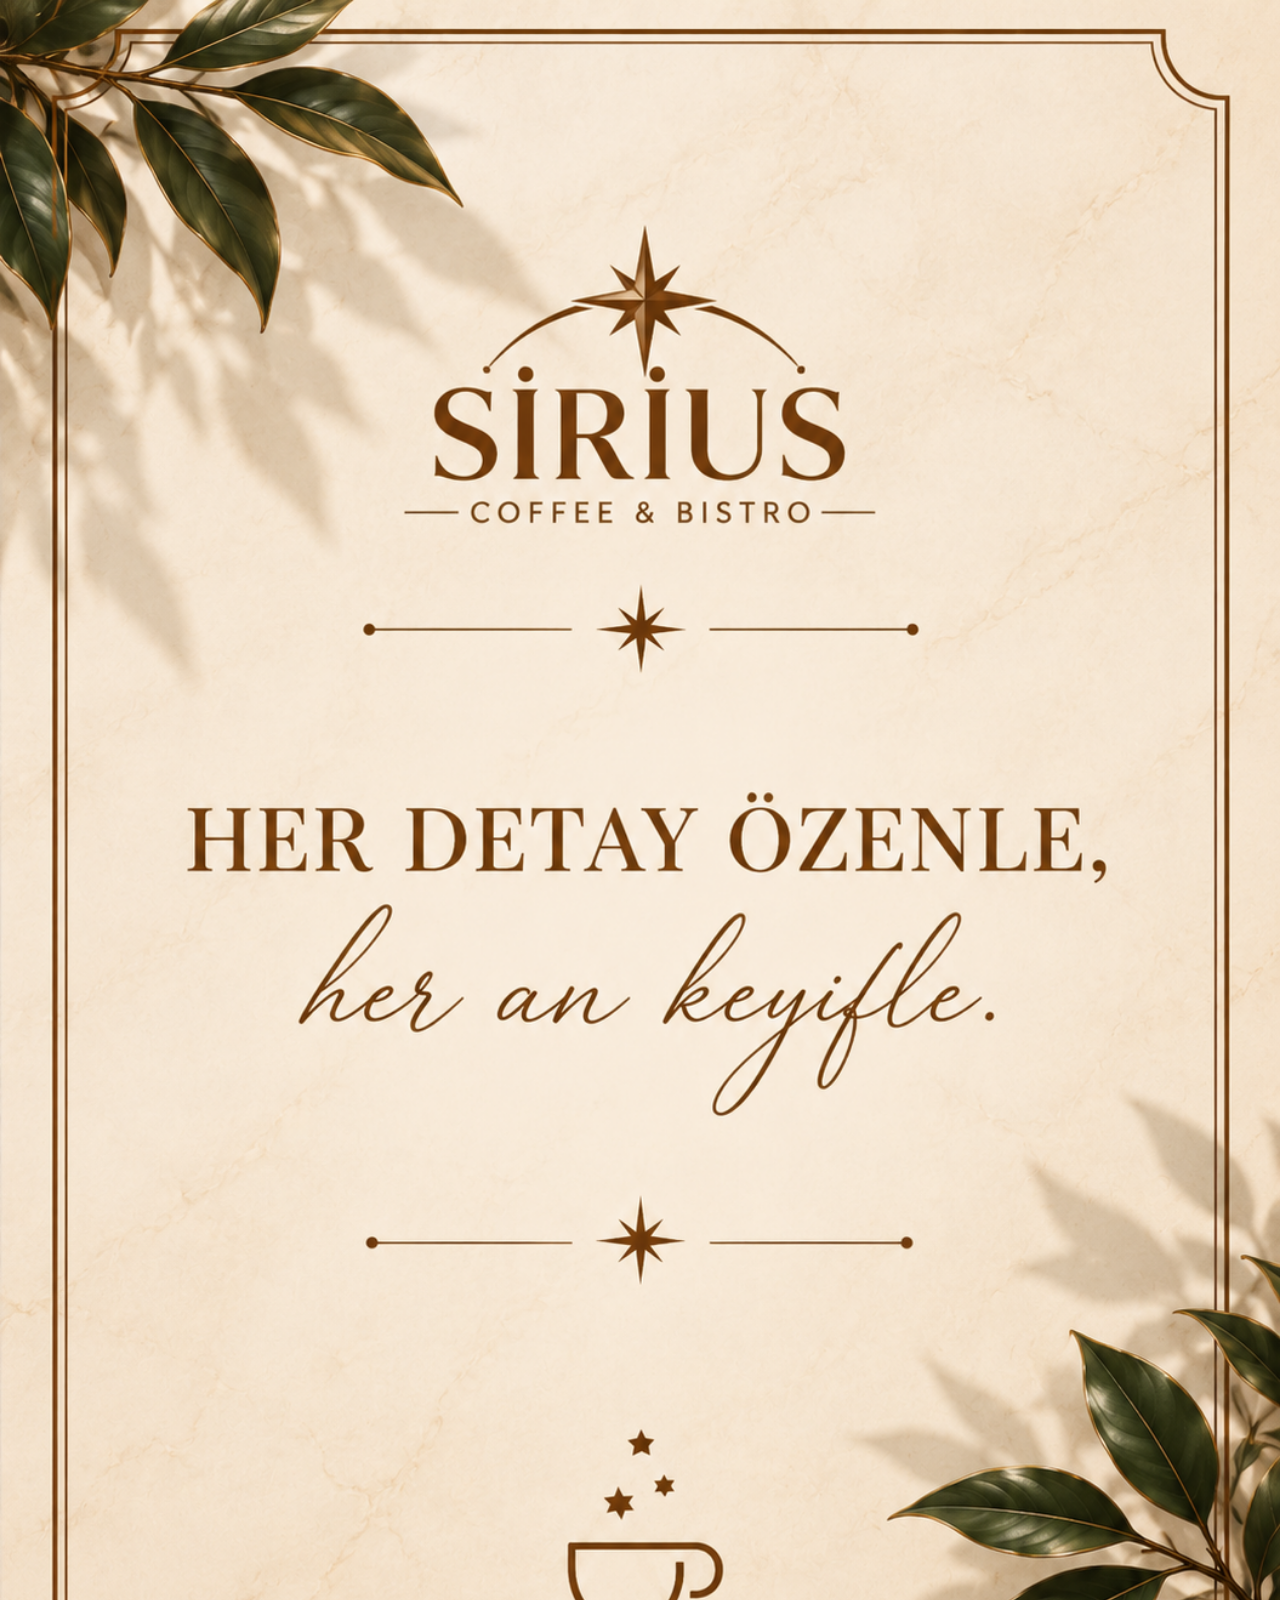
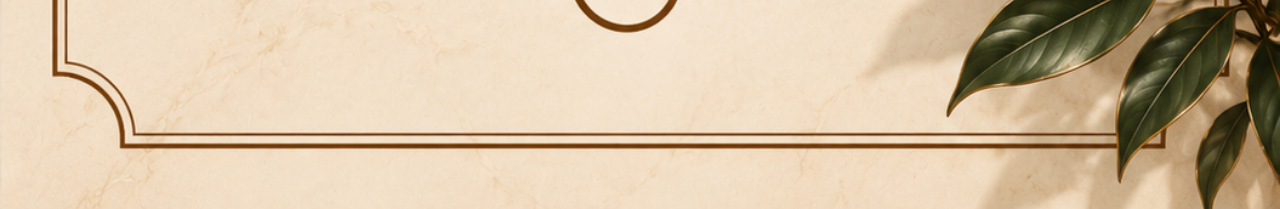
==== index.html @ 30ff90b6 "geri kaydırma" ====
<!DOCTYPE html>
<html lang="tr">
<head>
    <meta charset="UTF-8">
    <meta name="viewport" content="width=device-width, initial-scale=1.0">
    <title>Sirius Cafe & Bistro</title>
    <link rel="stylesheet" href="style.css">
</head>
<body>
<div class="menu-container">

    <div class="menu-page active" id="sayfa-kapak" onclick="sayfaDegistir('sayfa-ana-menu')">
        <img src="images/1(3).png" class="menu-bg" fetchpriority="high" alt="Sirius Cafe Menü">
    </div>

    <div class="menu-page" id="sayfa-ana-menu">
        <img src="images/AÇILIŞ(3).png" class="menu-bg" loading="lazy" alt="Ana Menü">
        <button class="btn-kategori" style="top:22%;height:10%;" onclick="sayfaDegistir('sayfa-yemek-secenekleri')"></button>
        <button class="btn-kategori" style="top:34%;height:10%;" onclick="sayfaDegistir('sayfa-mesrubat')"></button>
        <button class="btn-kategori" style="top:46%;height:10%;" onclick="sayfaDegistir('sayfa-tatli')"></button>
        <button class="btn-kategori" style="top:57%;height:10%;" onclick="sayfaDegistir('sayfa-icecek-secenek')"></button>
        <button class="btn-kategori" style="top:68.5%;height:10%;" onclick="sayfaDegistir('sayfa-mokteyl')"></button>
        <button class="btn-kategori" style="top:79.5%;height:10%;" onclick="sayfaDegistir('sayfa-kampanyali-menuler')"></button>
    </div>

    <div class="menu-page" id="sayfa-yemek-secenekleri">
        <button class="btn-geri" onclick="sayfaDegistir('sayfa-ana-menu')"></button>
        <img src="images/YEMEK SEÇENEKLERİ(3).png" class="menu-bg" loading="lazy" alt="Yemek Seçenekleri">
        <button class="btn-kategori" style="top:28%;height:13.5%;" onclick="sayfaDegistir('sayfa-burger')"></button>
        <button class="btn-kategori" style="top:42.5%;height:13.5%;" onclick="sayfaDegistir('sayfa-pizza')"></button>
        <button class="btn-kategori" style="top:57%;height:13.5%;" onclick="sayfaDegistir('sayfa-aperatif')"></button>
        <button class="btn-kategori" style="top:71.5%;height:13.5%;" onclick="sayfaDegistir('sayfa-makarna')"></button>
    </div>

    <div class="menu-page" id="sayfa-burger">
        <button class="btn-geri" onclick="sayfaDegistir('sayfa-yemek-secenekleri')"></button>
        <img src="images/YEMEK-HAMBUGRER(3).png" class="menu-bg" loading="lazy" alt="Burger Menü">
    </div>

    <div class="menu-page" id="sayfa-pizza">
        <button class="btn-geri" onclick="sayfaDegistir('sayfa-yemek-secenekleri')"></button>
        <img src="images/YEMEK PIZZA(3).png" class="menu-bg" loading="lazy" alt="Pizza Menü">
    </div>

    <div class="menu-page" id="sayfa-aperatif">
        <button class="btn-geri" onclick="sayfaDegistir('sayfa-yemek-secenekleri')"></button>
        <img src="images/YEMEK APERATIF(3).png" class="menu-bg" loading="lazy" alt="Aperatif Menü">
    </div>

    <div class="menu-page" id="sayfa-makarna">
        <button class="btn-geri" onclick="sayfaDegistir('sayfa-yemek-secenekleri')"></button>
        <img src="images/YEMEK MAKARNA(3).png" class="menu-bg" loading="lazy" alt="Makarna Menü">
    </div>

    <div class="menu-page" id="sayfa-mesrubat">
        <button class="btn-geri" onclick="sayfaDegistir('sayfa-ana-menu')"></button>
        <img src="images/SICAK-ICECEKLER-YENI.png" class="menu-bg" loading="lazy" alt="Meşrubat Menü">
    </div>

    <div class="menu-page" id="sayfa-tatli">
        <button class="btn-geri" onclick="sayfaDegistir('sayfa-ana-menu')"></button>
        <img src="images/TATLILAR%20(3).png" class="menu-bg" loading="lazy" alt="Tatlı Menü">
    </div>

    <div class="menu-page" id="sayfa-icecek-secenek">
        <button class="btn-geri" onclick="sayfaDegistir('sayfa-ana-menu')"></button>
        <img src="images/İÇECEK SEÇENEKLERİ(3).png" class="menu-bg" loading="lazy" alt="İçecek Seçenekleri">
        <button class="btn-kategori" style="top:31.5%;height:21%;" onclick="sayfaDegistir('sayfa-sicak-icecek')"></button>
        <button class="btn-kategori" style="top:55.5%;height:21%;" onclick="sayfaDegistir('sayfa-soguk-icecek')"></button>
    </div>

    <div class="menu-page" id="sayfa-sicak-icecek">
        <button class="btn-geri" onclick="sayfaDegistir('sayfa-icecek-secenek')"></button>
        <img src="images/SICAK%20İÇECEKLER%20(3).png" class="menu-bg" loading="lazy" alt="Sıcak İçecekler">
    </div>

    <div class="menu-page" id="sayfa-soguk-icecek">
        <button class="btn-geri" onclick="sayfaDegistir('sayfa-icecek-secenek')"></button>
        <img src="images/SOĞUK İÇECEKLER(3).png" class="menu-bg" loading="lazy" alt="Soğuk İçecekler">
    </div>

    <div class="menu-page" id="sayfa-mokteyl">
        <button class="btn-geri" onclick="sayfaDegistir('sayfa-ana-menu')"></button>
        <img src="images/MOKTEYLLER(3).png" class="menu-bg" loading="lazy" alt="Mokteyller">
    </div>

    <div class="menu-page" id="sayfa-kampanyali-menuler">
        <button class="btn-geri" onclick="sayfaDegistir('sayfa-ana-menu')"></button>
        <img src="images/KAMPANYALI MENULER.png" class="menu-bg" loading="lazy" alt="Kampanyalı Menüler">
    </div>

</div>
<script src="script.js"></script>
</body>
</html>
---- style.css ----
* {
    margin: 0;
    padding: 0;
    box-sizing: border-box;
    -webkit-tap-highlight-color: transparent;
}

/* Yatay taşmayı sadece html'de kapat; body'ye overflow vermek bazı
   telefonlarda kaydırmayı ve adres çubuğunun davranışını bozabiliyor */
html {
    width: 100%;
    overflow-x: hidden;
    -webkit-text-size-adjust: 100%;
}

body {
    width: 100%;
    min-height: 100vh;
    background: #fff;
    font-family: sans-serif;
}

.menu-container {
    width: 100%;
    min-height: 100vh;
    position: relative;
}

.menu-page {
    width: 100%;
    position: absolute;
    top: 0;
    left: 0;
    display: none;
    opacity: 0;
    transition: opacity 0.25s ease;
}

.menu-page.active {
    display: block;
    opacity: 1;
    position: relative;
}

/* Kapağa dokununca açılması için: bazı iOS sürümleri, imleç tanımsız
   div'lere dokunmayı tıklama saymıyor */
#sayfa-kapak {
    cursor: pointer;
    touch-action: manipulation;
}

.menu-bg {
    width: 100%;
    height: auto;
    display: block;
    border: 0;
}

.btn-kategori {
    position: absolute;
    width: 80%;
    left: 10%;
    background: transparent;
    border: 0;
    cursor: pointer;
    touch-action: manipulation;
}

.btn-geri {
    position: absolute;
    top: 1.5%;
    left: 2%;
    width: 20%;
    height: 8%;
    background: transparent;
    border: 0;
    cursor: pointer;
    z-index: 10;
    touch-action: manipulation;
}
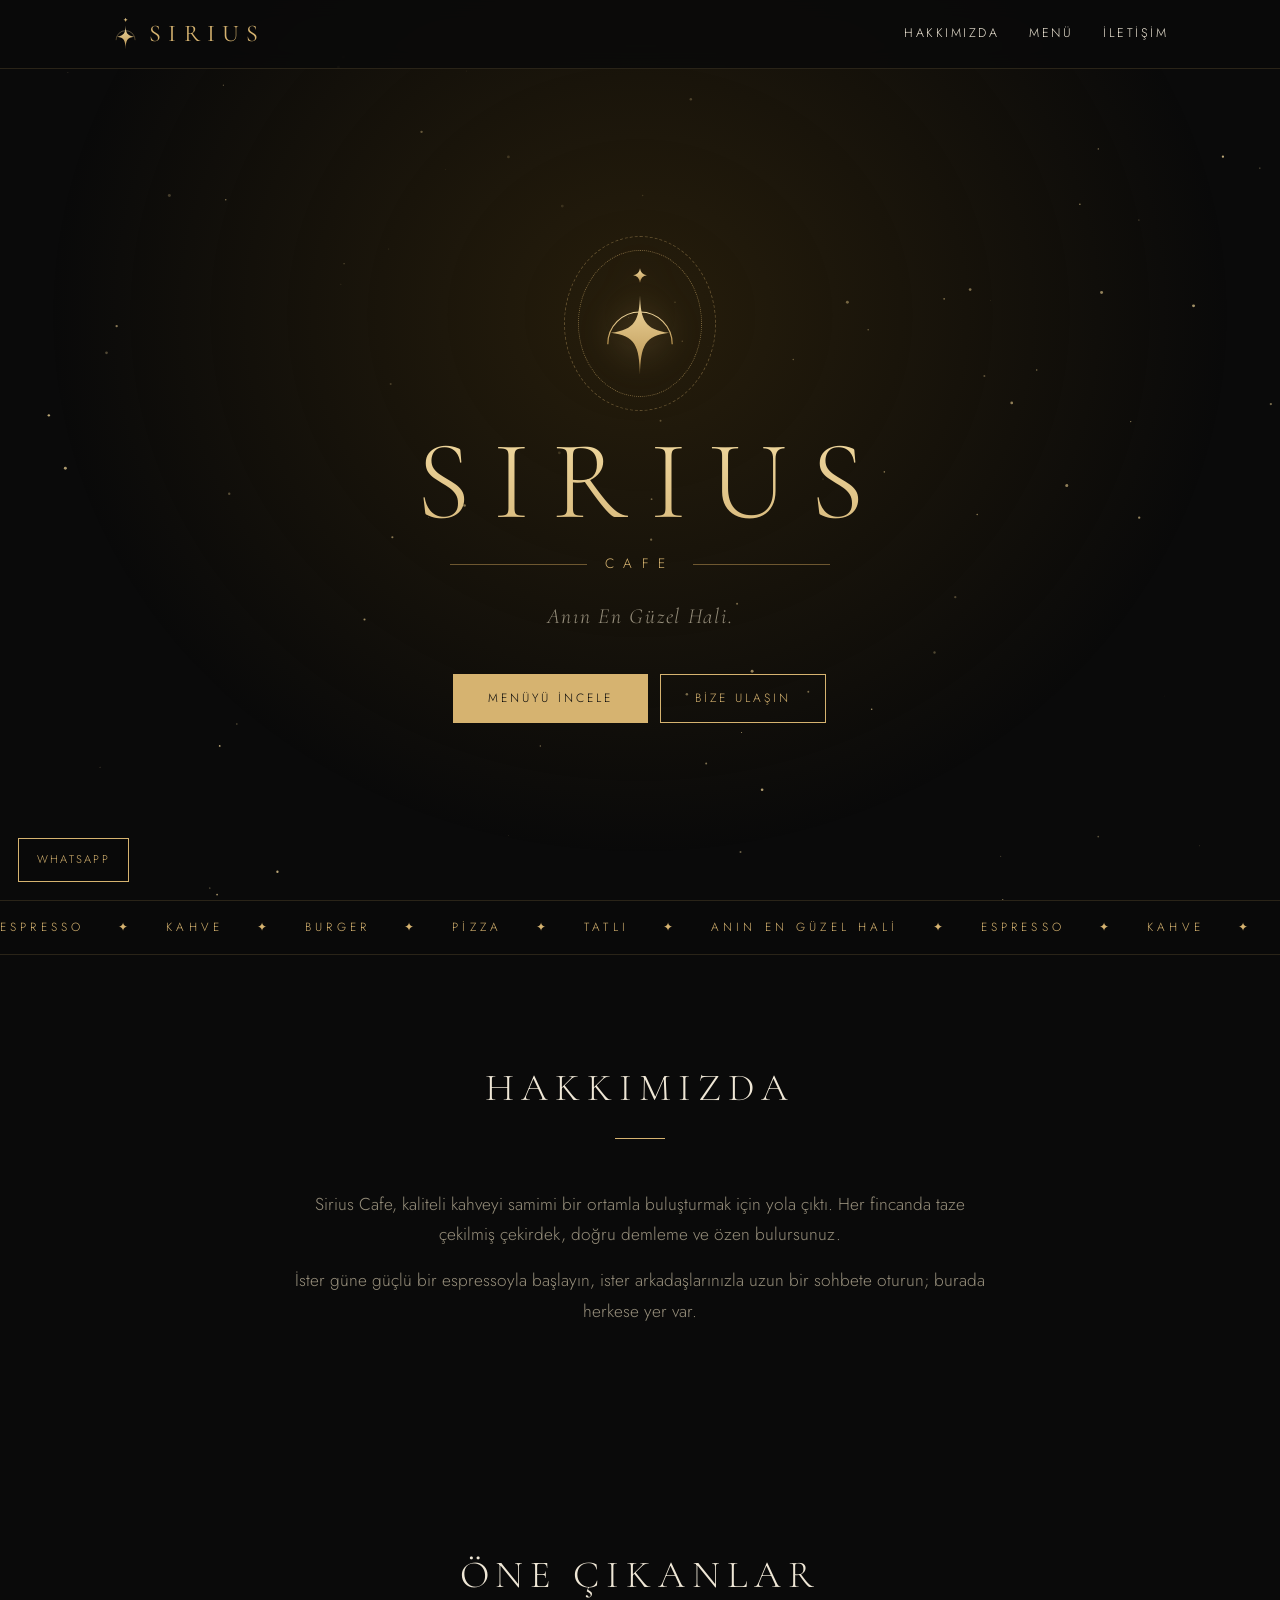
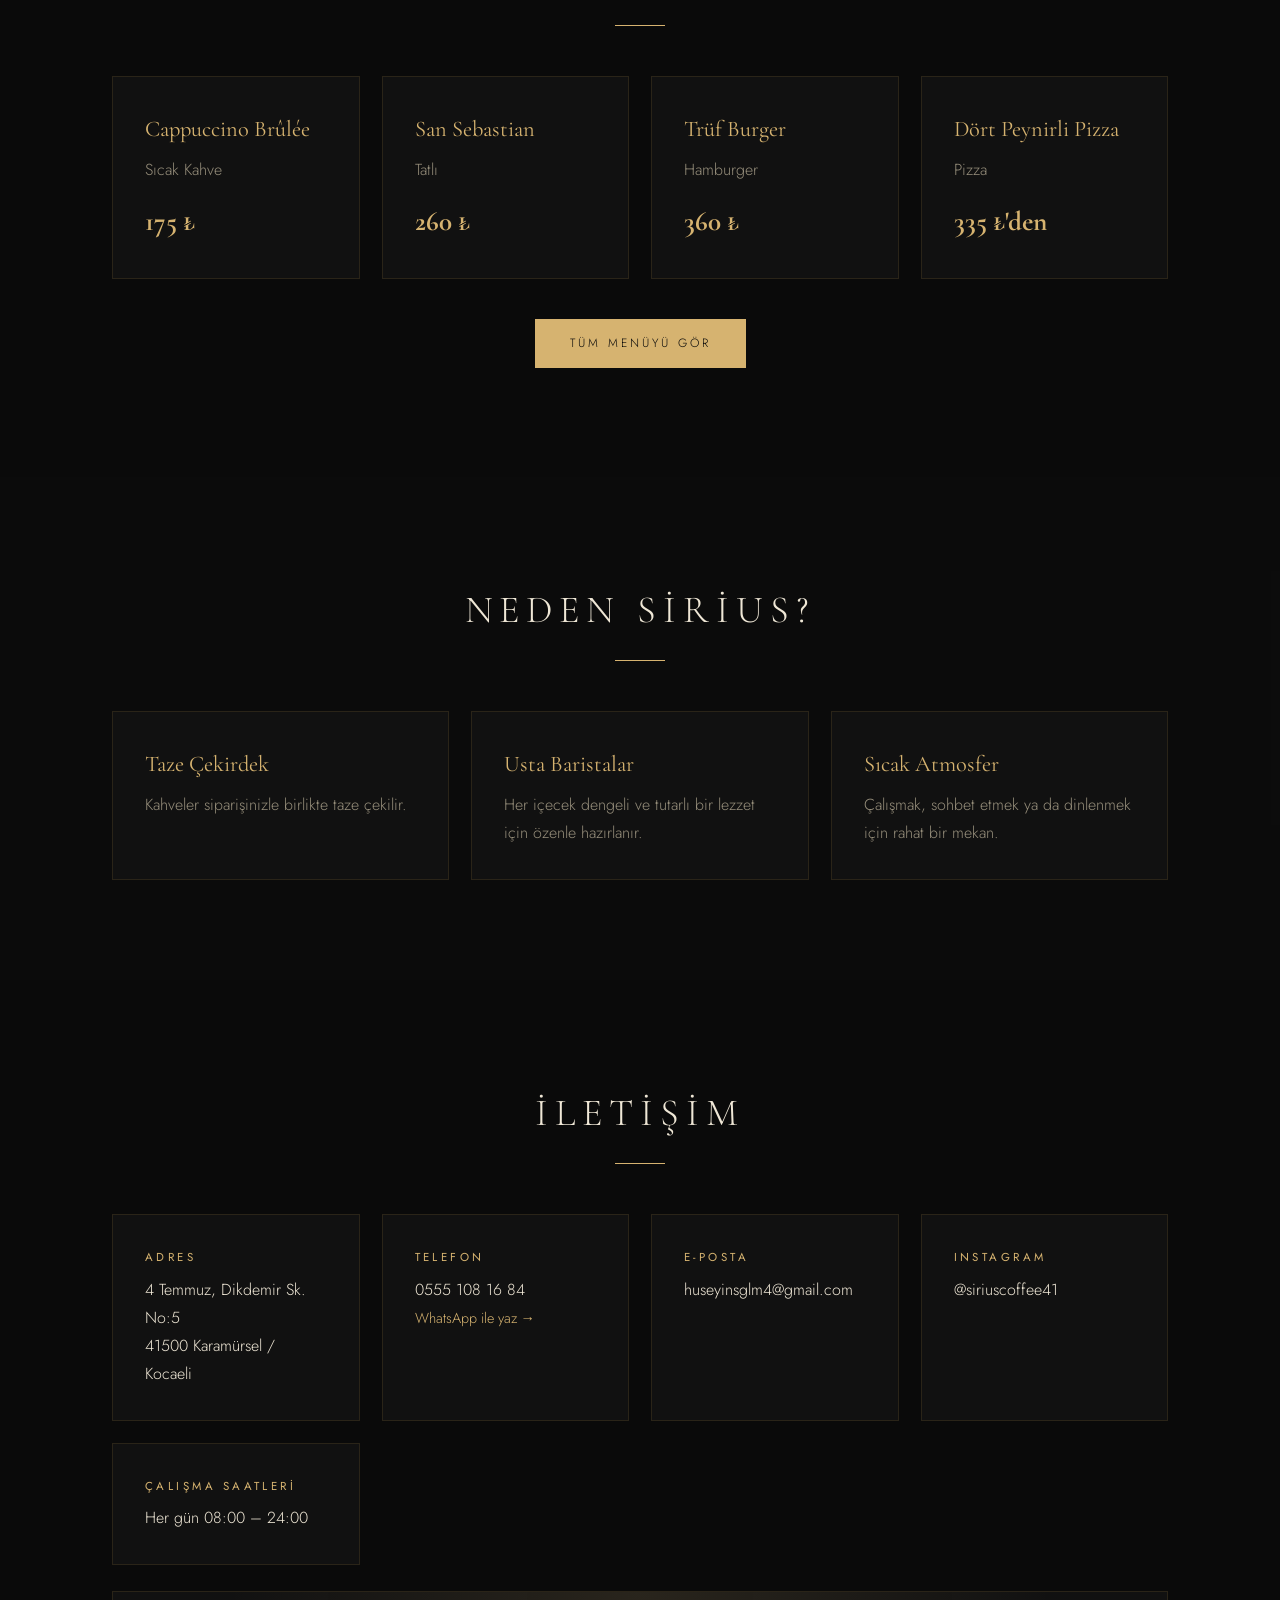
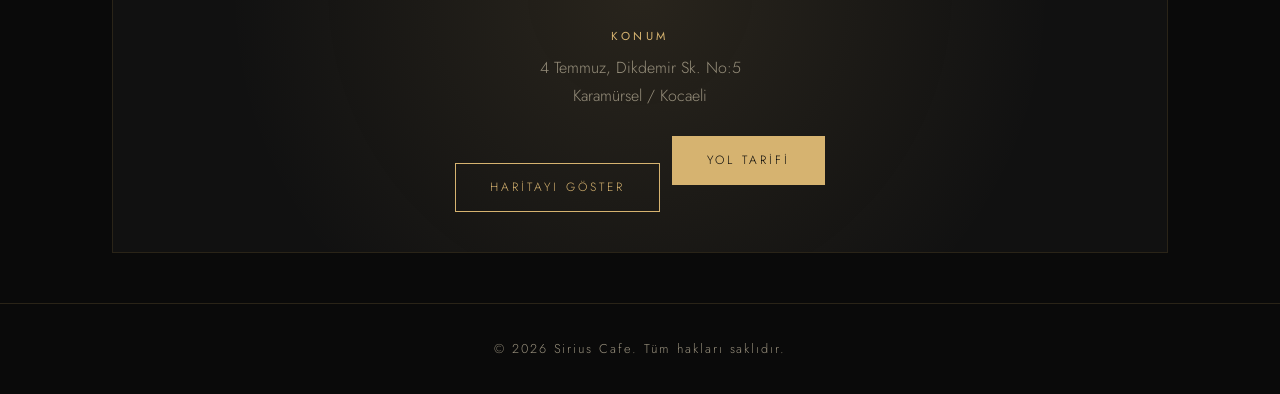
==== commit b2106b69: "update" ====
--- a/index.html
+++ b/index.html
@@ -1,96 +1,202 @@
-
 <!DOCTYPE html>
 <html lang="tr">
 <head>
-    <meta charset="UTF-8">
-    <meta name="viewport" content="width=device-width, initial-scale=1.0">
-    <title>Sirius Cafe & Bistro</title>
-    <link rel="stylesheet" href="style.css">
+<meta charset="UTF-8">
+<meta name="viewport" content="width=device-width, initial-scale=1">
+<title>Sirius Cafe | Anın En Güzel Hali</title>
+<meta name="description" content="Sirius Cafe – özenle seçilmiş çekirdekler, usta baristalar ve sıcak bir atmosfer.">
+<link href="https://fonts.googleapis.com/css2?family=Cormorant+Garamond:wght@300;400;500;600&family=Jost:wght@300;400;500&display=swap" rel="stylesheet">
+<style>
+:root{--bg:#0a0a0a;--card:#111;--gold:#d6b370;--gold2:#a8854a;--text:#efe7d6;--muted:#968e7b;--line:#2a2418}
+*{box-sizing:border-box;margin:0;padding:0}
+html{scroll-behavior:smooth}
+body{font-family:Jost,Arial,sans-serif;font-weight:300;background:var(--bg);color:var(--text);line-height:1.75}
+h1,h2,h3,.logo{font-family:'Cormorant Garamond',Georgia,serif;font-weight:400}
+a{color:inherit;text-decoration:none}
+.wrap{max-width:1100px;margin:auto;padding:0 22px}
+.gold{background:linear-gradient(180deg,#f1d9a0,#b8924f);-webkit-background-clip:text;background-clip:text;color:transparent}
+
+header{position:fixed;inset:0 0 auto;z-index:10;background:rgba(10,10,10,.85);backdrop-filter:blur(10px);border-bottom:1px solid var(--line)}
+nav{display:flex;justify-content:space-between;align-items:center;height:68px}
+.logo{display:flex;align-items:center;gap:10px;font-size:1.5rem;letter-spacing:.3em;color:var(--gold)}
+.logo .mark{height:34px;width:auto}
+nav ul{display:flex;gap:30px;list-style:none;font-size:.78rem;letter-spacing:.2em;text-transform:uppercase}
+nav ul a:hover{color:var(--gold)}
+.hero{min-height:100vh;display:flex;align-items:center;text-align:center;padding-top:68px;background:radial-gradient(ellipse at 50% 35%,#1d1709 0,#0a0a0a 65%)}
+.hero .mark{width:92px;margin-bottom:18px;filter:drop-shadow(0 0 18px rgba(214,179,112,.35))}
+.hero h1{font-size:clamp(3.2rem,12vw,7rem);font-weight:300;letter-spacing:.2em;line-height:1;margin-right:-.2em}
+.sub{display:flex;align-items:center;justify-content:center;gap:18px;margin:14px auto 22px;color:var(--gold);letter-spacing:.7em;font-size:.85rem;max-width:380px}
+.sub:before,.sub:after{content:"";flex:1;height:1px;background:var(--gold2);opacity:.6}
+.tag{font-family:'Cormorant Garamond',serif;font-style:italic;font-size:1.35rem;color:var(--muted);margin-bottom:38px;letter-spacing:.08em}
+.btn{display:inline-block;padding:13px 34px;border:1px solid var(--gold);color:var(--gold);font-size:.75rem;letter-spacing:.25em;text-transform:uppercase;transition:.3s}
+.btn.fill{background:var(--gold);color:#0a0a0a}
+.btn:hover{background:var(--gold);color:#0a0a0a}
+.btn+.btn{margin-left:12px}
+section{padding:100px 0}
+.title{text-align:center;margin-bottom:50px}
+.title h2{font-size:2.4rem;letter-spacing:.18em;text-transform:uppercase;font-weight:300}
+.title span{display:block;width:50px;height:1px;background:var(--gold);margin:16px auto 0}
+.grid,.info{display:grid;grid-template-columns:repeat(auto-fit,minmax(240px,1fr));gap:22px}
+.card{background:var(--card);border:1px solid var(--line);padding:32px;transition:.3s}
+.card:hover{border-color:var(--gold2)}
+.card h3{color:var(--gold);font-size:1.4rem;margin-bottom:8px}
+.card p,.about p{color:var(--muted)}
+.about{max-width:700px;margin:auto;text-align:center}
+.about p{font-size:1.08rem;margin-bottom:16px}
+.info b{display:block;color:var(--gold);margin-bottom:8px;font-size:.72rem;letter-spacing:.3em;text-transform:uppercase;font-weight:400}
+footer{border-top:1px solid var(--line);padding:34px 0;text-align:center;color:var(--muted);font-size:.8rem;letter-spacing:.15em}
+@media(max-width:640px){nav ul{gap:14px;font-size:.62rem;letter-spacing:.1em}.logo span{display:none}.btn+.btn{margin:12px 0 0}}
+
+#stars{position:fixed;inset:0;z-index:0;pointer-events:none}
+.hero,section,footer{position:relative;z-index:1}
+.hero{background:radial-gradient(ellipse at 50% 35%,rgba(48,36,12,.75) 0,transparent 65%)}
+.rv{opacity:0;transform:translateY(28px);transition:opacity .9s ease,transform .9s ease}
+.rv.in{opacity:1;transform:none}
+.grid .rv:nth-child(2){transition-delay:.12s}.grid .rv:nth-child(3){transition-delay:.24s}
+header{transition:.35s}
+body.sc header{background:rgba(10,10,10,.96);box-shadow:0 6px 30px rgba(0,0,0,.6)}
+body.sc nav{height:56px}nav{transition:height .35s}
+.gold{background-size:100% 220%;animation:shim 6s ease-in-out infinite}
+@keyframes shim{0%,100%{background-position:0 0}50%{background-position:0 100%}}
+.hero .mark{animation:fl 6s ease-in-out infinite}
+@keyframes fl{0%,100%{transform:translateY(0)}50%{transform:translateY(-8px)}}
+.hero .wrap>*{animation:fi 1.1s ease both}
+.hero .wrap>*:nth-child(2){animation-delay:.15s}.hero .wrap>*:nth-child(3){animation-delay:.3s}.hero .wrap>*:nth-child(4){animation-delay:.45s}.hero .wrap>*:nth-child(5){animation-delay:.6s}
+@keyframes fi{from{opacity:0;transform:translateY(20px)}to{opacity:1;transform:none}}
+.btn{position:relative;overflow:hidden}
+.btn:hover{box-shadow:0 0 24px rgba(214,179,112,.4);transform:translateY(-2px)}
+.card:hover{transform:translateY(-6px);box-shadow:0 14px 40px rgba(0,0,0,.6),0 0 0 1px var(--gold2)}
+nav ul a{position:relative;padding-bottom:4px}
+nav ul a:after{content:"";position:absolute;left:0;bottom:0;width:0;height:1px;background:var(--gold);transition:.3s}
+nav ul a:hover:after{width:100%}
+.burger{display:none;background:none;border:0;color:var(--gold);font-size:1.6rem;cursor:pointer}
+#up{position:fixed;right:18px;bottom:18px;z-index:20;width:44px;height:44px;border:1px solid var(--gold);background:rgba(10,10,10,.85);color:var(--gold);font-size:1.1rem;cursor:pointer;opacity:0;pointer-events:none;transition:.3s}
+#up.show{opacity:1;pointer-events:auto}#up:hover{background:var(--gold);color:#0a0a0a}
+.wa{position:fixed;left:18px;bottom:18px;z-index:20;padding:11px 18px;border:1px solid var(--gold);background:rgba(10,10,10,.85);color:var(--gold);font-size:.7rem;letter-spacing:.2em;text-transform:uppercase;transition:.3s}
+.wa:hover{background:var(--gold);color:#0a0a0a}
+@media(max-width:640px){
+.burger{display:block}
+nav ul{position:absolute;top:100%;left:0;right:0;flex-direction:column;gap:0;background:rgba(10,10,10,.97);border-bottom:1px solid var(--line);max-height:0;overflow:hidden;transition:max-height .4s;font-size:.8rem;letter-spacing:.2em}
+nav ul.open{max-height:260px}nav ul li{padding:14px 24px;border-top:1px solid var(--line)}
+.wa{display:none}}
+@media(prefers-reduced-motion:reduce){*{animation:none!important;transition:none!important}.rv{opacity:1;transform:none}}
+
+#pg{position:fixed;top:0;left:0;height:2px;width:0;background:linear-gradient(90deg,#a8854a,#f1d9a0);z-index:60}
+#glow{position:fixed;left:0;top:0;width:500px;height:500px;border-radius:50%;background:radial-gradient(circle,rgba(214,179,112,.10),transparent 65%);pointer-events:none;z-index:0;opacity:0;transition:opacity .4s}
+.card,.cat{position:relative;overflow:hidden}
+.card:before,.cat:before{content:"";position:absolute;inset:0;background:radial-gradient(260px circle at var(--mx,50%) var(--my,50%),rgba(214,179,112,.14),transparent 60%);opacity:0;transition:opacity .3s;pointer-events:none}
+.card:hover:before,.cat:hover:before{opacity:1}
+@keyframes spin{to{transform:rotate(360deg)}}
+@keyframes tw{0%,100%{opacity:.5;transform:scale(.85) rotate(0)}50%{opacity:1;transform:scale(1.15) rotate(90deg)}}
+
+body{overflow-x:clip}
+#iletisim{padding-bottom:50px}
+a.card{display:block}
+.halo{position:relative;display:inline-block;padding:30px;margin-bottom:6px}
+.halo:before,.halo:after{content:"";position:absolute;inset:0;border-radius:50%;border:1px dashed rgba(214,179,112,.35);animation:spin 40s linear infinite}
+.halo:after{inset:14px;border:1px dotted rgba(214,179,112,.5);animation-duration:26s;animation-direction:reverse}
+.halo .mark{display:block;margin:0}
+.hero h1 .l{display:inline-block;animation:rise 1s cubic-bezier(.2,.7,.2,1) both;animation-delay:calc(.45s + var(--i)*.09s)}
+@keyframes rise{from{opacity:0;transform:translateY(46px) scale(.9);filter:blur(8px)}to{opacity:1;transform:none;filter:none}}
+.btn:after{content:"";position:absolute;top:0;left:-80%;width:50%;height:100%;background:linear-gradient(100deg,transparent,rgba(255,255,255,.35),transparent);transform:skewX(-20deg);transition:left .6s}
+.btn:hover:after{left:130%}
+.marq{overflow:hidden;border-block:1px solid var(--line);padding:16px 0;background:rgba(10,10,10,.65);position:relative;z-index:1}
+.mt{display:flex;width:max-content;animation:mq 34s linear infinite}
+.mt div{display:flex;gap:34px;padding-right:34px;color:var(--gold);letter-spacing:.35em;font-size:.74rem;white-space:nowrap}
+@keyframes mq{to{transform:translateX(-50%)}}
+.pr{display:block;margin-top:14px;font-family:'Cormorant Garamond',serif;font-size:1.7rem;color:var(--gold)}
+.more{text-align:center;margin-top:40px}
+.card h3,.card p{position:relative}
+@media(prefers-reduced-motion:reduce){.halo:before,.halo:after,.mt{animation:none!important}}
+
+.mapbox{position:relative;overflow:hidden;margin-top:26px;min-height:230px;display:flex;align-items:center;justify-content:center;text-align:center;padding:34px 22px;border:1px solid var(--line);background:radial-gradient(circle at 50% 0,rgba(214,179,112,.12),transparent 70%),var(--card)}
+.mapbox b{display:block;color:var(--gold);font-weight:400;font-size:.72rem;letter-spacing:.3em;text-transform:uppercase;margin-bottom:8px}
+.mapbox p{color:var(--muted);margin-bottom:20px}
+.mapbox .btn{margin:6px;background:none;cursor:pointer;font:inherit;font-size:.75rem;letter-spacing:.25em;text-transform:uppercase}
+.mapbox .btn.fill{background:var(--gold)}
+.mapbox iframe{position:absolute;inset:0;width:100%;height:100%;border:0}
+#up,.burger{-webkit-appearance:none;appearance:none;padding:0;border-radius:0}
+</style>
+<script type="application/ld+json">{"@context":"https://schema.org","@type":"CafeOrCoffeeShop","name":"Sirius Cafe","telephone":"+905551081684","email":"huseyinsglm4@gmail.com","sameAs":["https://www.instagram.com/siriuscoffee41/"],"hasMenu":"menu.html","address":{"@type":"PostalAddress","streetAddress":"4 Temmuz, Dikdemir Sk. No:5","postalCode":"41500","addressLocality":"Karamürsel","addressRegion":"Kocaeli","addressCountry":"TR"}}</script>
 </head>
 <body>
-<div class="menu-container">
-
-    <div class="menu-page active" id="sayfa-kapak" onclick="sayfaDegistir('sayfa-ana-menu')">
-        <img src="images/1(3).png" class="menu-bg" fetchpriority="high" alt="Sirius Cafe Menü">
-    </div>
-
-    <div class="menu-page" id="sayfa-ana-menu">
-        <img src="images/AÇILIŞ(3).png" class="menu-bg" loading="lazy" alt="Ana Menü">
-        <button class="btn-kategori" style="top:22%;height:10%;" onclick="sayfaDegistir('sayfa-yemek-secenekleri')"></button>
-        <button class="btn-kategori" style="top:34%;height:10%;" onclick="sayfaDegistir('sayfa-mesrubat')"></button>
-        <button class="btn-kategori" style="top:46%;height:10%;" onclick="sayfaDegistir('sayfa-tatli')"></button>
-        <button class="btn-kategori" style="top:57%;height:10%;" onclick="sayfaDegistir('sayfa-icecek-secenek')"></button>
-        <button class="btn-kategori" style="top:68.5%;height:10%;" onclick="sayfaDegistir('sayfa-mokteyl')"></button>
-        <button class="btn-kategori" style="top:79.5%;height:10%;" onclick="sayfaDegistir('sayfa-kampanyali-menuler')"></button>
-    </div>
-
-    <div class="menu-page" id="sayfa-yemek-secenekleri">
-        <button class="btn-geri" onclick="sayfaDegistir('sayfa-ana-menu')"></button>
-        <img src="images/YEMEK SEÇENEKLERİ(3).png" class="menu-bg" loading="lazy" alt="Yemek Seçenekleri">
-        <button class="btn-kategori" style="top:28%;height:13.5%;" onclick="sayfaDegistir('sayfa-burger')"></button>
-        <button class="btn-kategori" style="top:42.5%;height:13.5%;" onclick="sayfaDegistir('sayfa-pizza')"></button>
-        <button class="btn-kategori" style="top:57%;height:13.5%;" onclick="sayfaDegistir('sayfa-aperatif')"></button>
-        <button class="btn-kategori" style="top:71.5%;height:13.5%;" onclick="sayfaDegistir('sayfa-makarna')"></button>
-    </div>
-
-    <div class="menu-page" id="sayfa-burger">
-        <button class="btn-geri" onclick="sayfaDegistir('sayfa-yemek-secenekleri')"></button>
-        <img src="images/YEMEK-HAMBUGRER(3).png" class="menu-bg" loading="lazy" alt="Burger Menü">
-    </div>
-
-    <div class="menu-page" id="sayfa-pizza">
-        <button class="btn-geri" onclick="sayfaDegistir('sayfa-yemek-secenekleri')"></button>
-        <img src="images/YEMEK PIZZA(3).png" class="menu-bg" loading="lazy" alt="Pizza Menü">
-    </div>
-
-    <div class="menu-page" id="sayfa-aperatif">
-        <button class="btn-geri" onclick="sayfaDegistir('sayfa-yemek-secenekleri')"></button>
-        <img src="images/YEMEK APERATIF(3).png" class="menu-bg" loading="lazy" alt="Aperatif Menü">
-    </div>
-
-    <div class="menu-page" id="sayfa-makarna">
-        <button class="btn-geri" onclick="sayfaDegistir('sayfa-yemek-secenekleri')"></button>
-        <img src="images/YEMEK MAKARNA(3).png" class="menu-bg" loading="lazy" alt="Makarna Menü">
-    </div>
-
-    <div class="menu-page" id="sayfa-mesrubat">
-        <button class="btn-geri" onclick="sayfaDegistir('sayfa-ana-menu')"></button>
-        <img src="images/SICAK-ICECEKLER-YENI.png" class="menu-bg" loading="lazy" alt="Meşrubat Menü">
-    </div>
-
-    <div class="menu-page" id="sayfa-tatli">
-        <button class="btn-geri" onclick="sayfaDegistir('sayfa-ana-menu')"></button>
-        <img src="images/TATLILAR%20(3).png" class="menu-bg" loading="lazy" alt="Tatlı Menü">
-    </div>
-
-    <div class="menu-page" id="sayfa-icecek-secenek">
-        <button class="btn-geri" onclick="sayfaDegistir('sayfa-ana-menu')"></button>
-        <img src="images/İÇECEK SEÇENEKLERİ(3).png" class="menu-bg" loading="lazy" alt="İçecek Seçenekleri">
-        <button class="btn-kategori" style="top:31.5%;height:21%;" onclick="sayfaDegistir('sayfa-sicak-icecek')"></button>
-        <button class="btn-kategori" style="top:55.5%;height:21%;" onclick="sayfaDegistir('sayfa-soguk-icecek')"></button>
-    </div>
-
-    <div class="menu-page" id="sayfa-sicak-icecek">
-        <button class="btn-geri" onclick="sayfaDegistir('sayfa-icecek-secenek')"></button>
-        <img src="images/SICAK%20İÇECEKLER%20(3).png" class="menu-bg" loading="lazy" alt="Sıcak İçecekler">
-    </div>
-
-    <div class="menu-page" id="sayfa-soguk-icecek">
-        <button class="btn-geri" onclick="sayfaDegistir('sayfa-icecek-secenek')"></button>
-        <img src="images/SOĞUK İÇECEKLER(3).png" class="menu-bg" loading="lazy" alt="Soğuk İçecekler">
-    </div>
-
-    <div class="menu-page" id="sayfa-mokteyl">
-        <button class="btn-geri" onclick="sayfaDegistir('sayfa-ana-menu')"></button>
-        <img src="images/MOKTEYLLER(3).png" class="menu-bg" loading="lazy" alt="Mokteyller">
-    </div>
-
-    <div class="menu-page" id="sayfa-kampanyali-menuler">
-        <button class="btn-geri" onclick="sayfaDegistir('sayfa-ana-menu')"></button>
-        <img src="images/KAMPANYALI MENULER.png" class="menu-bg" loading="lazy" alt="Kampanyalı Menüler">
-    </div>
-
+<div id="pg"></div><div id="glow"></div>
+<canvas id="stars"></canvas>
+<header><div class="wrap"><nav>
+<a class="logo" href="#top"><svg class="mark" viewBox="0 0 120 150" aria-hidden="true"><defs><linearGradient id="g" x1="0" y1="0" x2="0" y2="1"><stop offset="0" stop-color="#f1d9a0"/><stop offset="1" stop-color="#b8924f"/></linearGradient></defs><path d="M18 102A42 42 0 1 1 102 102" fill="none" stroke="url(#g)" stroke-width="1.6"/><path d="M60 38C61 70 66 83 98 87C66 91 61 104 60 142C59 104 54 91 22 87C54 83 59 70 60 38Z" fill="url(#g)"/><path d="M60 3Q61 11 69 12Q61 13 60 22Q59 13 51 12Q59 11 60 3Z" fill="url(#g)"/></svg><span>SIRIUS</span></a>
+<button class="burger" aria-label="Menü" onclick="document.getElementById('nl').classList.toggle('open')">☰</button>
+<ul id="nl" onclick="this.classList.remove('open')"><li><a href="#hakkimizda">Hakkımızda</a></li><li><a href="menu.html">Menü</a></li><li><a href="#iletisim">İletişim</a></li></ul>
+</nav></div></header>
+
+<div class="hero" id="top"><div class="wrap"><div class="halo"><svg class="mark" viewBox="0 0 120 150" aria-hidden="true"><defs><linearGradient id="g" x1="0" y1="0" x2="0" y2="1"><stop offset="0" stop-color="#f1d9a0"/><stop offset="1" stop-color="#b8924f"/></linearGradient></defs><path d="M18 102A42 42 0 1 1 102 102" fill="none" stroke="url(#g)" stroke-width="1.6"/><path d="M60 38C61 70 66 83 98 87C66 91 61 104 60 142C59 104 54 91 22 87C54 83 59 70 60 38Z" fill="url(#g)"/><path d="M60 3Q61 11 69 12Q61 13 60 22Q59 13 51 12Q59 11 60 3Z" fill="url(#g)"/></svg></div>
+<h1 aria-label="SIRIUS"><span class="gold l" style="--i:0">S</span><span class="gold l" style="--i:1">I</span><span class="gold l" style="--i:2">R</span><span class="gold l" style="--i:3">I</span><span class="gold l" style="--i:4">U</span><span class="gold l" style="--i:5">S</span></h1>
+<div class="sub">CAFE</div>
+<p class="tag">Anın En Güzel Hali.</p>
+<a class="btn fill" href="menu.html">Menüyü İncele</a><a class="btn" href="#iletisim">Bize Ulaşın</a>
+</div></div>
+
+<div class="marq" aria-hidden="true"><div class="mt"><div><span>ESPRESSO</span><span>✦</span><span>KAHVE</span><span>✦</span><span>BURGER</span><span>✦</span><span>PİZZA</span><span>✦</span><span>TATLI</span><span>✦</span><span>ANIN EN GÜZEL HALİ</span><span>✦</span></div><div><span>ESPRESSO</span><span>✦</span><span>KAHVE</span><span>✦</span><span>BURGER</span><span>✦</span><span>PİZZA</span><span>✦</span><span>TATLI</span><span>✦</span><span>ANIN EN GÜZEL HALİ</span><span>✦</span></div></div></div>
+<section id="hakkimizda"><div class="wrap">
+<div class="title rv"><h2>Hakkımızda</h2><span></span></div>
+<div class="about rv">
+<p>Sirius Cafe, kaliteli kahveyi samimi bir ortamla buluşturmak için yola çıktı. Her fincanda taze çekilmiş çekirdek, doğru demleme ve özen bulursunuz.</p>
+<p>İster güne güçlü bir espressoyla başlayın, ister arkadaşlarınızla uzun bir sohbete oturun; burada herkese yer var.</p>
+</div></div></section>
+
+<section id="one-cikanlar"><div class="wrap">
+<div class="title rv"><h2>Öne Çıkanlar</h2><span></span></div>
+<div class="grid">
+<a class="card rv" href="menu.html"><h3>Cappuccino Brûlée</h3><p>Sıcak Kahve</p><b class="pr">175 ₺</b></a>
+<a class="card rv" href="menu.html"><h3>San Sebastian</h3><p>Tatlı</p><b class="pr">260 ₺</b></a>
+<a class="card rv" href="menu.html"><h3>Trüf Burger</h3><p>Hamburger</p><b class="pr">360 ₺</b></a>
+<a class="card rv" href="menu.html"><h3>Dört Peynirli Pizza</h3><p>Pizza</p><b class="pr">335 ₺'den</b></a>
 </div>
-<script src="script.js"></script>
+<div class="more rv"><a class="btn fill" href="menu.html">Tüm Menüyü Gör</a></div>
+</div></section>
+
+<section style="background:rgba(13,13,13,.75)"><div class="wrap">
+<div class="title rv"><h2>Neden Sirius?</h2><span></span></div>
+<div class="grid">
+<div class="card rv"><h3>Taze Çekirdek</h3><p>Kahveler siparişinizle birlikte taze çekilir.</p></div>
+<div class="card rv"><h3>Usta Baristalar</h3><p>Her içecek dengeli ve tutarlı bir lezzet için özenle hazırlanır.</p></div>
+<div class="card rv"><h3>Sıcak Atmosfer</h3><p>Çalışmak, sohbet etmek ya da dinlenmek için rahat bir mekan.</p></div>
+</div></div></section>
+
+<section id="iletisim"><div class="wrap">
+<div class="title rv"><h2>İletişim</h2><span></span></div>
+<div class="info">
+<div class="card rv"><b>Adres</b><a href="https://maps.app.goo.gl/wGaL2LG7suGsQzwh7" target="_blank" rel="noopener">4 Temmuz, Dikdemir Sk. No:5<br>41500 Karamürsel / Kocaeli</a></div>
+<div class="card rv"><b>Telefon</b><a href="tel:+905551081684">0555 108 16 84</a><br><a href="https://wa.me/905551081684" target="_blank" rel="noopener" style="color:var(--gold);font-size:.9rem">WhatsApp ile yaz →</a></div>
+<div class="card rv"><b>E-posta</b><a href="mailto:huseyinsglm4@gmail.com" style="word-break:break-all">huseyinsglm4@gmail.com</a></div>
+<div class="card rv"><b>Instagram</b><a href="https://www.instagram.com/siriuscoffee41/" target="_blank" rel="noopener">@siriuscoffee41</a></div>
+<div class="card rv"><b>Çalışma Saatleri</b>Her gün 08:00 – 24:00</div>
+</div>
+<div class="mapbox rv" id="mapbox"><div><b>Konum</b><p>4 Temmuz, Dikdemir Sk. No:5<br>Karamürsel / Kocaeli</p><button class="btn" id="mapbtn" type="button">Haritayı Göster</button><a class="btn fill" href="https://maps.app.goo.gl/wGaL2LG7suGsQzwh7" target="_blank" rel="noopener">Yol Tarifi</a></div></div>
+</div></section>
+
+<button id="up" aria-label="Yukarı">↑</button>
+<a class="wa" href="https://wa.me/905551081684" target="_blank" rel="noopener">WhatsApp</a>
+<footer><div class="wrap">© <span id="y"></span> Sirius Cafe. Tüm hakları saklıdır.</div></footer>
+<script>document.getElementById('y').textContent=new Date().getFullYear();
+(function(){var c=document.getElementById('stars');if(!c)return;var x=c.getContext('2d'),S=[],M=[],W,H,rm=matchMedia('(prefers-reduced-motion:reduce)').matches;
+function sz(){W=c.width=innerWidth;H=c.height=innerHeight;S=[];for(var i=0;i<Math.min(120,W*H/13000);i++)S.push({x:Math.random()*W,y:Math.random()*H,r:Math.random()*1.3+.2,p:Math.random()*6.28,v:Math.random()*.02+.005})}
+function shoot(){M.push({x:W*(.35+Math.random()*.65),y:Math.random()*H*.35,v:10+Math.random()*5})}
+if(!rm)setInterval(function(){if(!document.hidden&&Math.random()<.65)shoot()},4200);
+function d(){x.clearRect(0,0,W,H);S.forEach(function(s){s.p+=s.v;x.globalAlpha=.25+.55*Math.abs(Math.sin(s.p));x.fillStyle='#e9cf94';x.beginPath();x.arc(s.x,s.y,s.r,0,6.28);x.fill()});
+M=M.filter(function(m){m.x-=m.v;m.y+=m.v*.55;var g=x.createLinearGradient(m.x,m.y,m.x+m.v*10,m.y-m.v*5.5);g.addColorStop(0,'rgba(245,220,160,.95)');g.addColorStop(1,'rgba(245,220,160,0)');x.globalAlpha=1;x.strokeStyle=g;x.lineWidth=1.4;x.beginPath();x.moveTo(m.x,m.y);x.lineTo(m.x+m.v*10,m.y-m.v*5.5);x.stroke();return m.x>-250&&m.y<H+60});
+if(!rm)requestAnimationFrame(d)}
+addEventListener('resize',sz);sz();d()})();
+var pg=document.getElementById('pg');
+addEventListener('scroll',function(){var h=document.documentElement.scrollHeight-innerHeight;if(pg)pg.style.width=(h>0?scrollY/h*100:0)+'%'});
+var gl=document.getElementById('glow');
+if(gl&&matchMedia('(hover:hover)').matches)addEventListener('mousemove',function(e){gl.style.transform='translate('+(e.clientX-250)+'px,'+(e.clientY-250)+'px)';gl.style.opacity=1});
+document.addEventListener('mousemove',function(e){var t=e.target.closest&&e.target.closest('.card,.cat');if(t){var r=t.getBoundingClientRect();t.style.setProperty('--mx',(e.clientX-r.left)+'px');t.style.setProperty('--my',(e.clientY-r.top)+'px')}});
+var up=document.getElementById('up');
+addEventListener('scroll',function(){document.body.classList.toggle('sc',scrollY>40);if(up)up.classList.toggle('show',scrollY>500)});
+if(up)up.onclick=function(){scrollTo({top:0,behavior:'smooth'})};
+var io=new IntersectionObserver(function(e){e.forEach(function(i){if(i.isIntersecting){i.target.classList.add('in');io.unobserve(i.target)}})},{threshold:.12});
+function obs(){document.querySelectorAll('.rv:not(.in)').forEach(function(e){io.observe(e)})}obs();
+var mb=document.getElementById('mapbtn');if(mb)mb.onclick=function(){var b=document.getElementById('mapbox');b.style.minHeight='340px';b.innerHTML='<iframe title="Sirius Cafe konum" allowfullscreen src="https://www.google.com/maps?q=4+Temmuz,+Dikdemir+Sk.+No:5,+41500+Karam%C3%BCrsel/Kocaeli&output=embed"></iframe>'};
+</script>
 </body>
-</html>+</html>
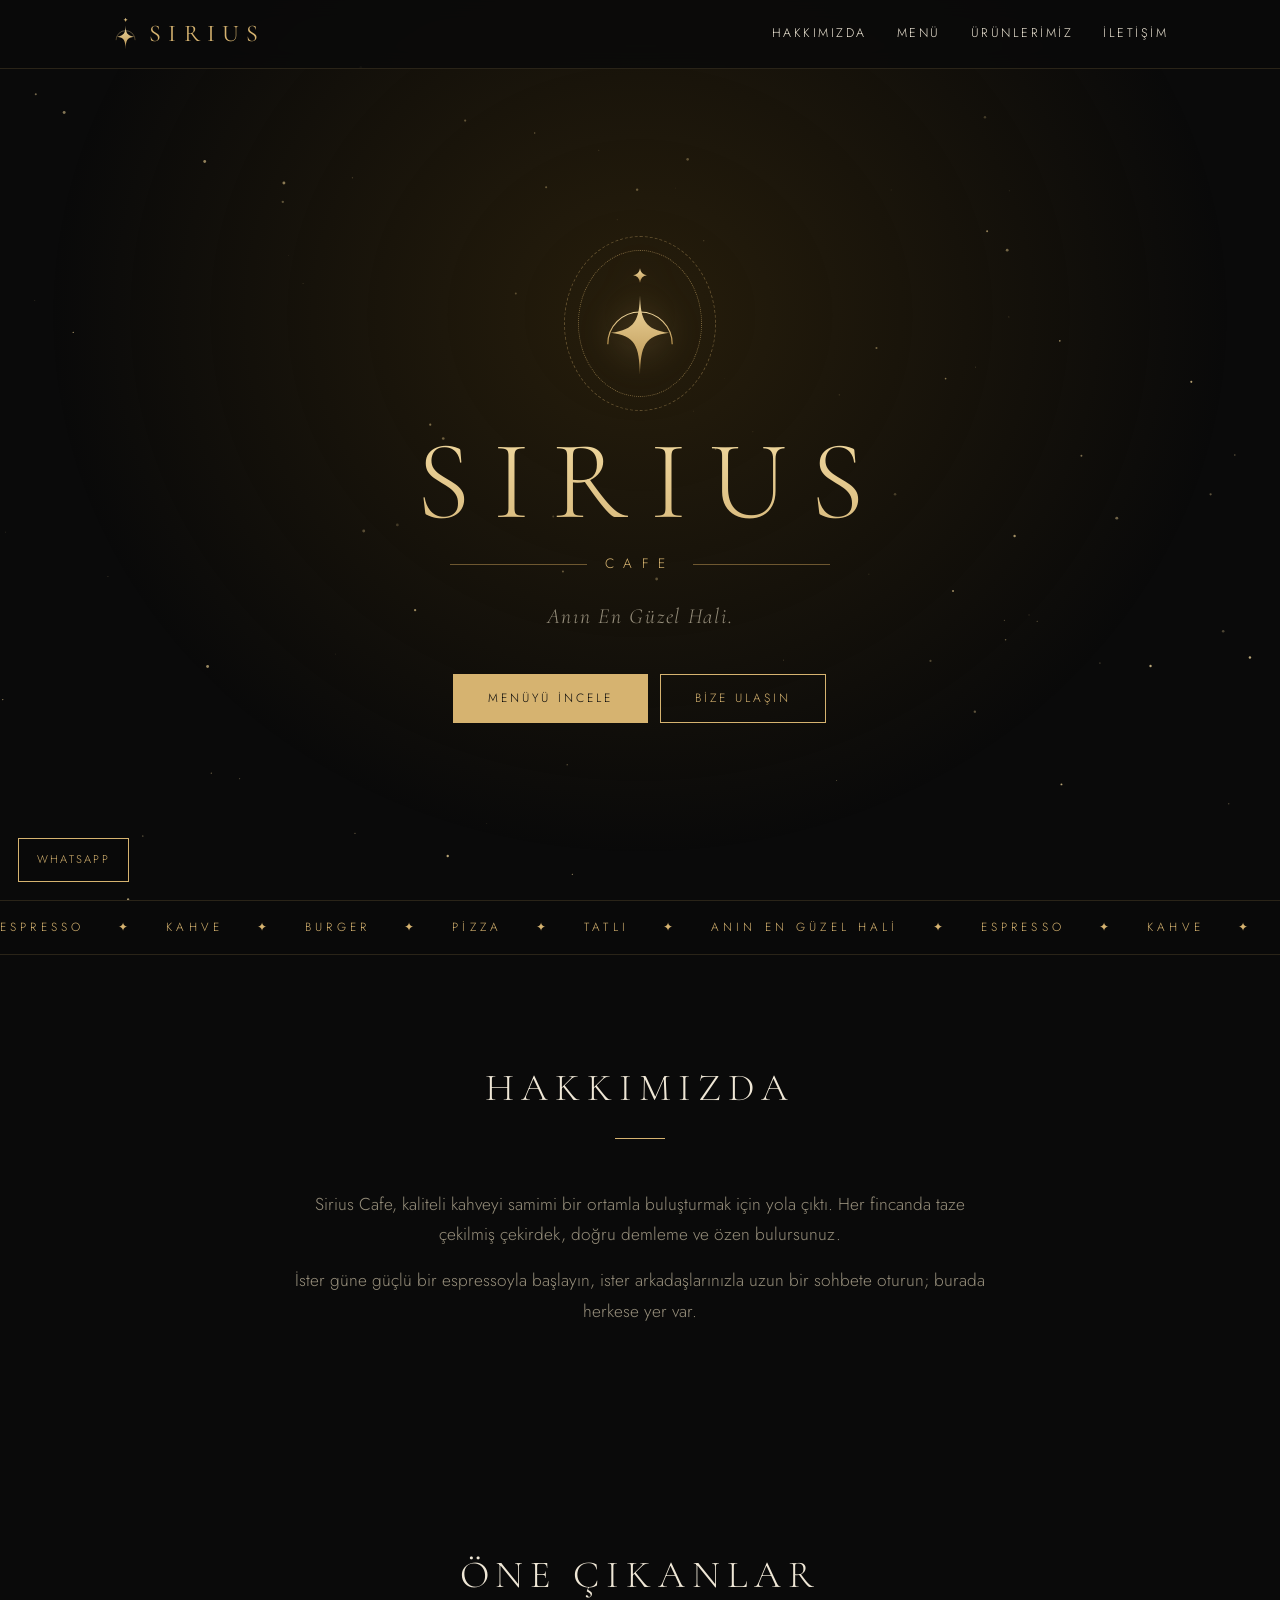
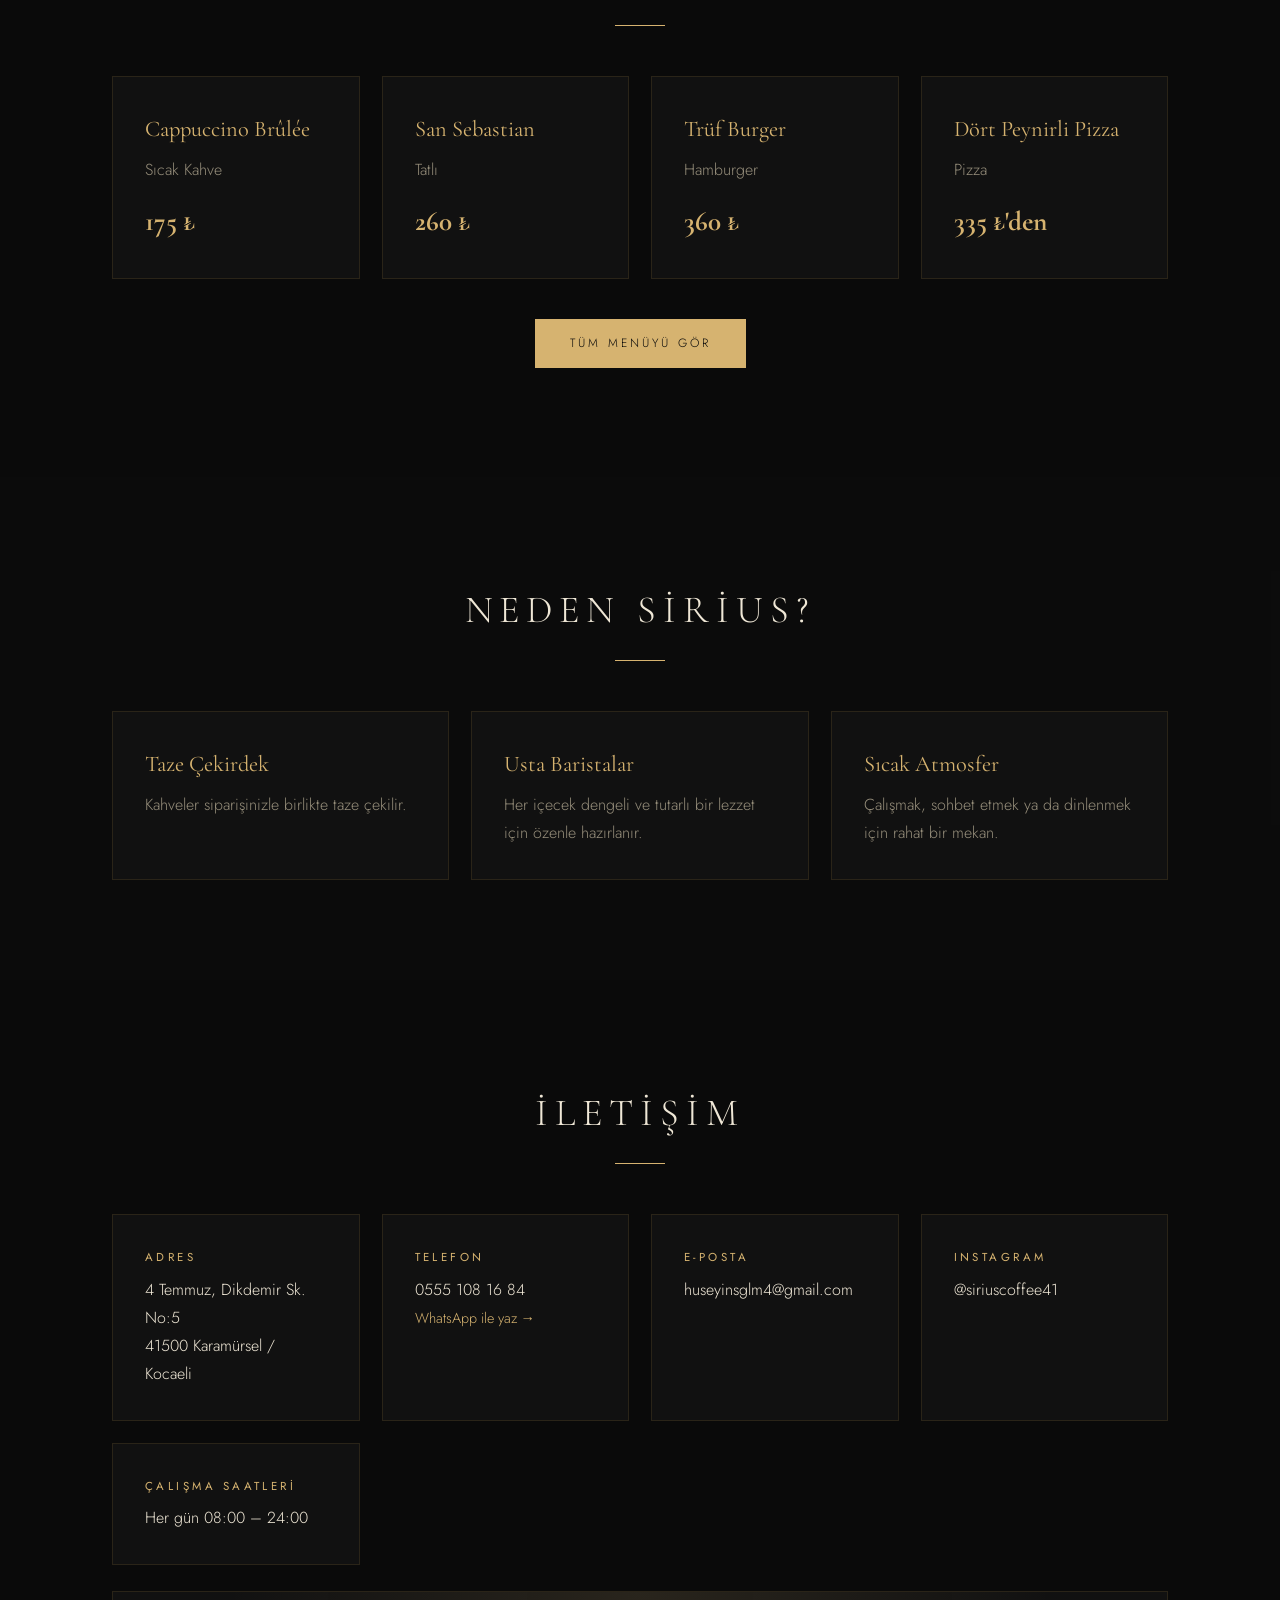
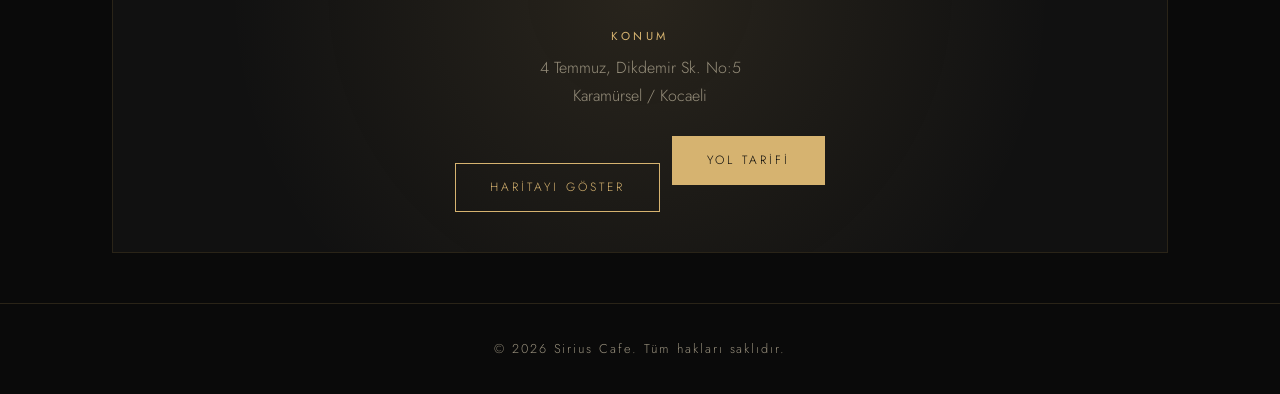
==== commit 440ba0f2: "Doğal ürünler eklendi" ====
--- a/index.html
+++ b/index.html
@@ -125,7 +125,7 @@
 <header><div class="wrap"><nav>
 <a class="logo" href="#top"><svg class="mark" viewBox="0 0 120 150" aria-hidden="true"><defs><linearGradient id="g" x1="0" y1="0" x2="0" y2="1"><stop offset="0" stop-color="#f1d9a0"/><stop offset="1" stop-color="#b8924f"/></linearGradient></defs><path d="M18 102A42 42 0 1 1 102 102" fill="none" stroke="url(#g)" stroke-width="1.6"/><path d="M60 38C61 70 66 83 98 87C66 91 61 104 60 142C59 104 54 91 22 87C54 83 59 70 60 38Z" fill="url(#g)"/><path d="M60 3Q61 11 69 12Q61 13 60 22Q59 13 51 12Q59 11 60 3Z" fill="url(#g)"/></svg><span>SIRIUS</span></a>
 <button class="burger" aria-label="Menü" onclick="document.getElementById('nl').classList.toggle('open')">☰</button>
-<ul id="nl" onclick="this.classList.remove('open')"><li><a href="#hakkimizda">Hakkımızda</a></li><li><a href="menu.html">Menü</a></li><li><a href="#iletisim">İletişim</a></li></ul>
+<ul id="nl" onclick="this.classList.remove('open')"><li><a href="#hakkimizda">Hakkımızda</a></li><li><a href="menu.html">Menü</a></li><li><a href="urunler.html">Ürünlerimiz</a></li><li><a href="#iletisim">İletişim</a></li></ul>
 </nav></div></header>
 
 <div class="hero" id="top"><div class="wrap"><div class="halo"><svg class="mark" viewBox="0 0 120 150" aria-hidden="true"><defs><linearGradient id="g" x1="0" y1="0" x2="0" y2="1"><stop offset="0" stop-color="#f1d9a0"/><stop offset="1" stop-color="#b8924f"/></linearGradient></defs><path d="M18 102A42 42 0 1 1 102 102" fill="none" stroke="url(#g)" stroke-width="1.6"/><path d="M60 38C61 70 66 83 98 87C66 91 61 104 60 142C59 104 54 91 22 87C54 83 59 70 60 38Z" fill="url(#g)"/><path d="M60 3Q61 11 69 12Q61 13 60 22Q59 13 51 12Q59 11 60 3Z" fill="url(#g)"/></svg></div>
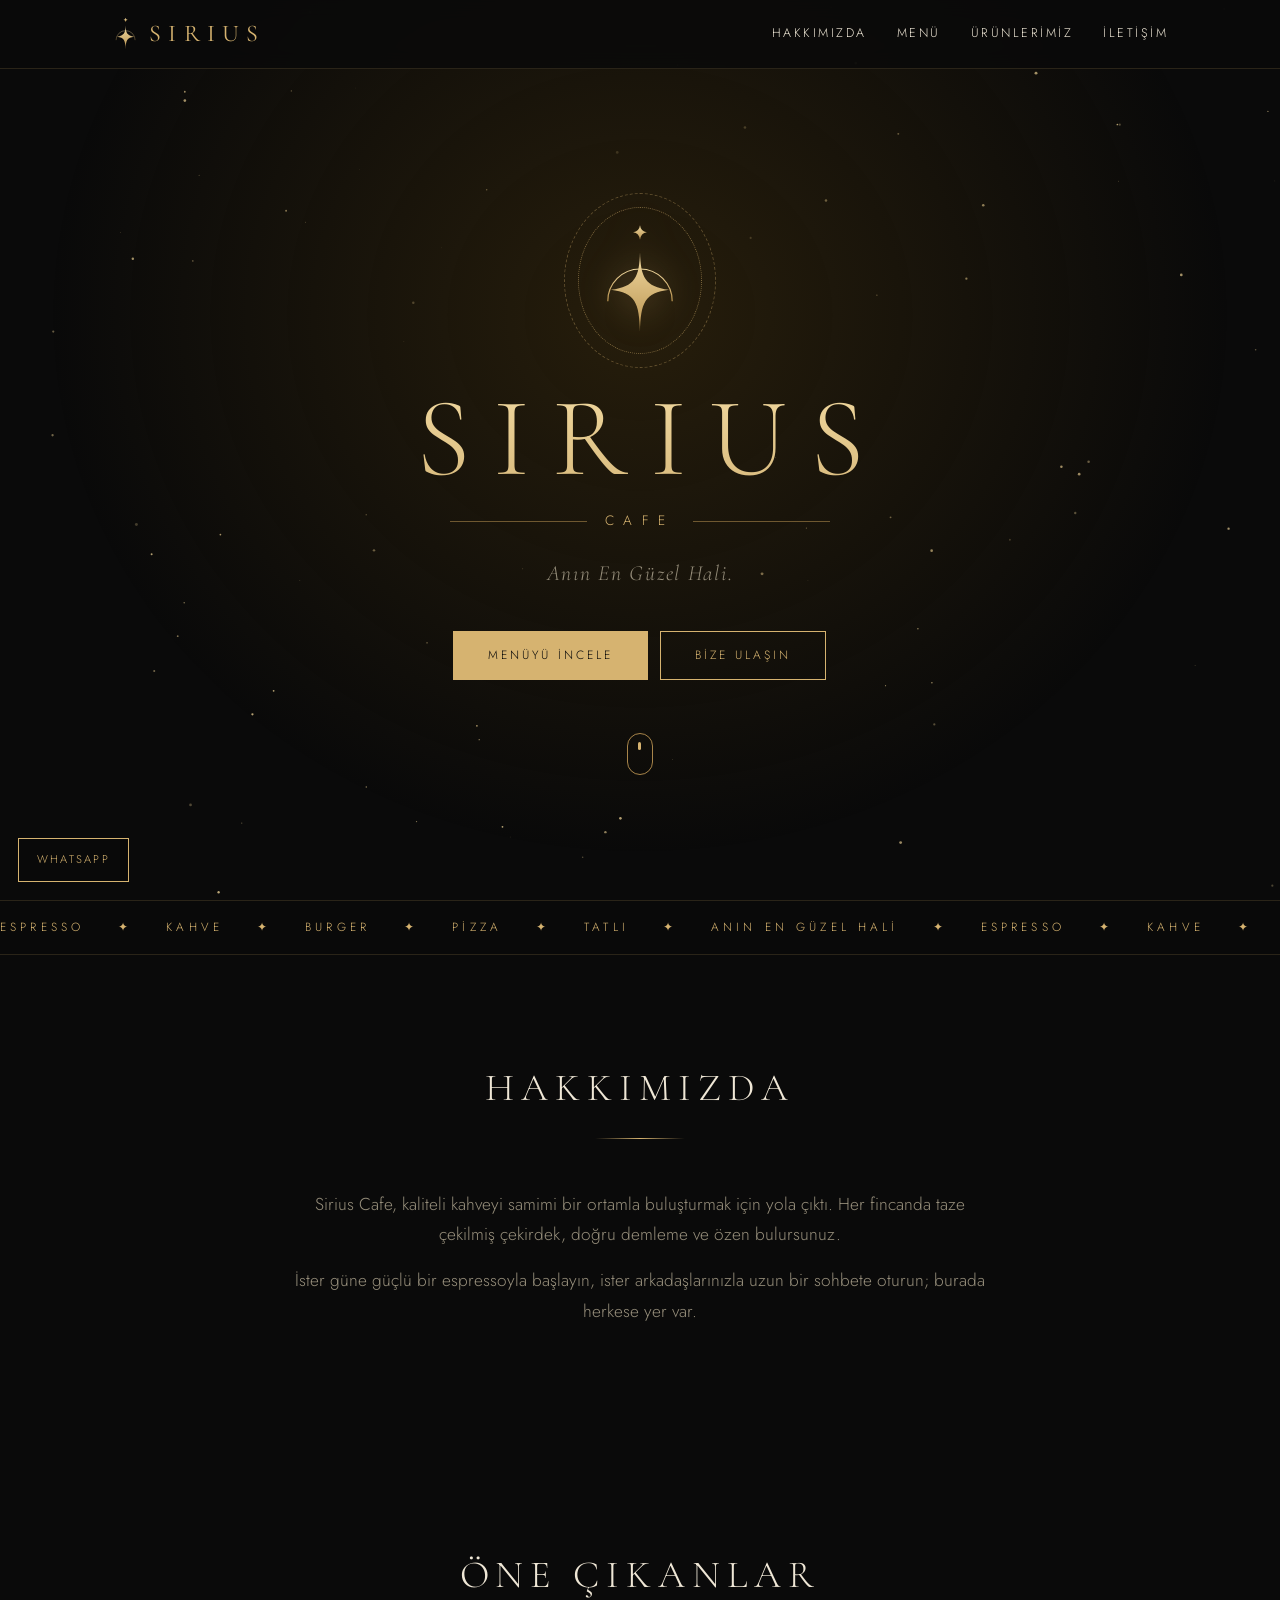
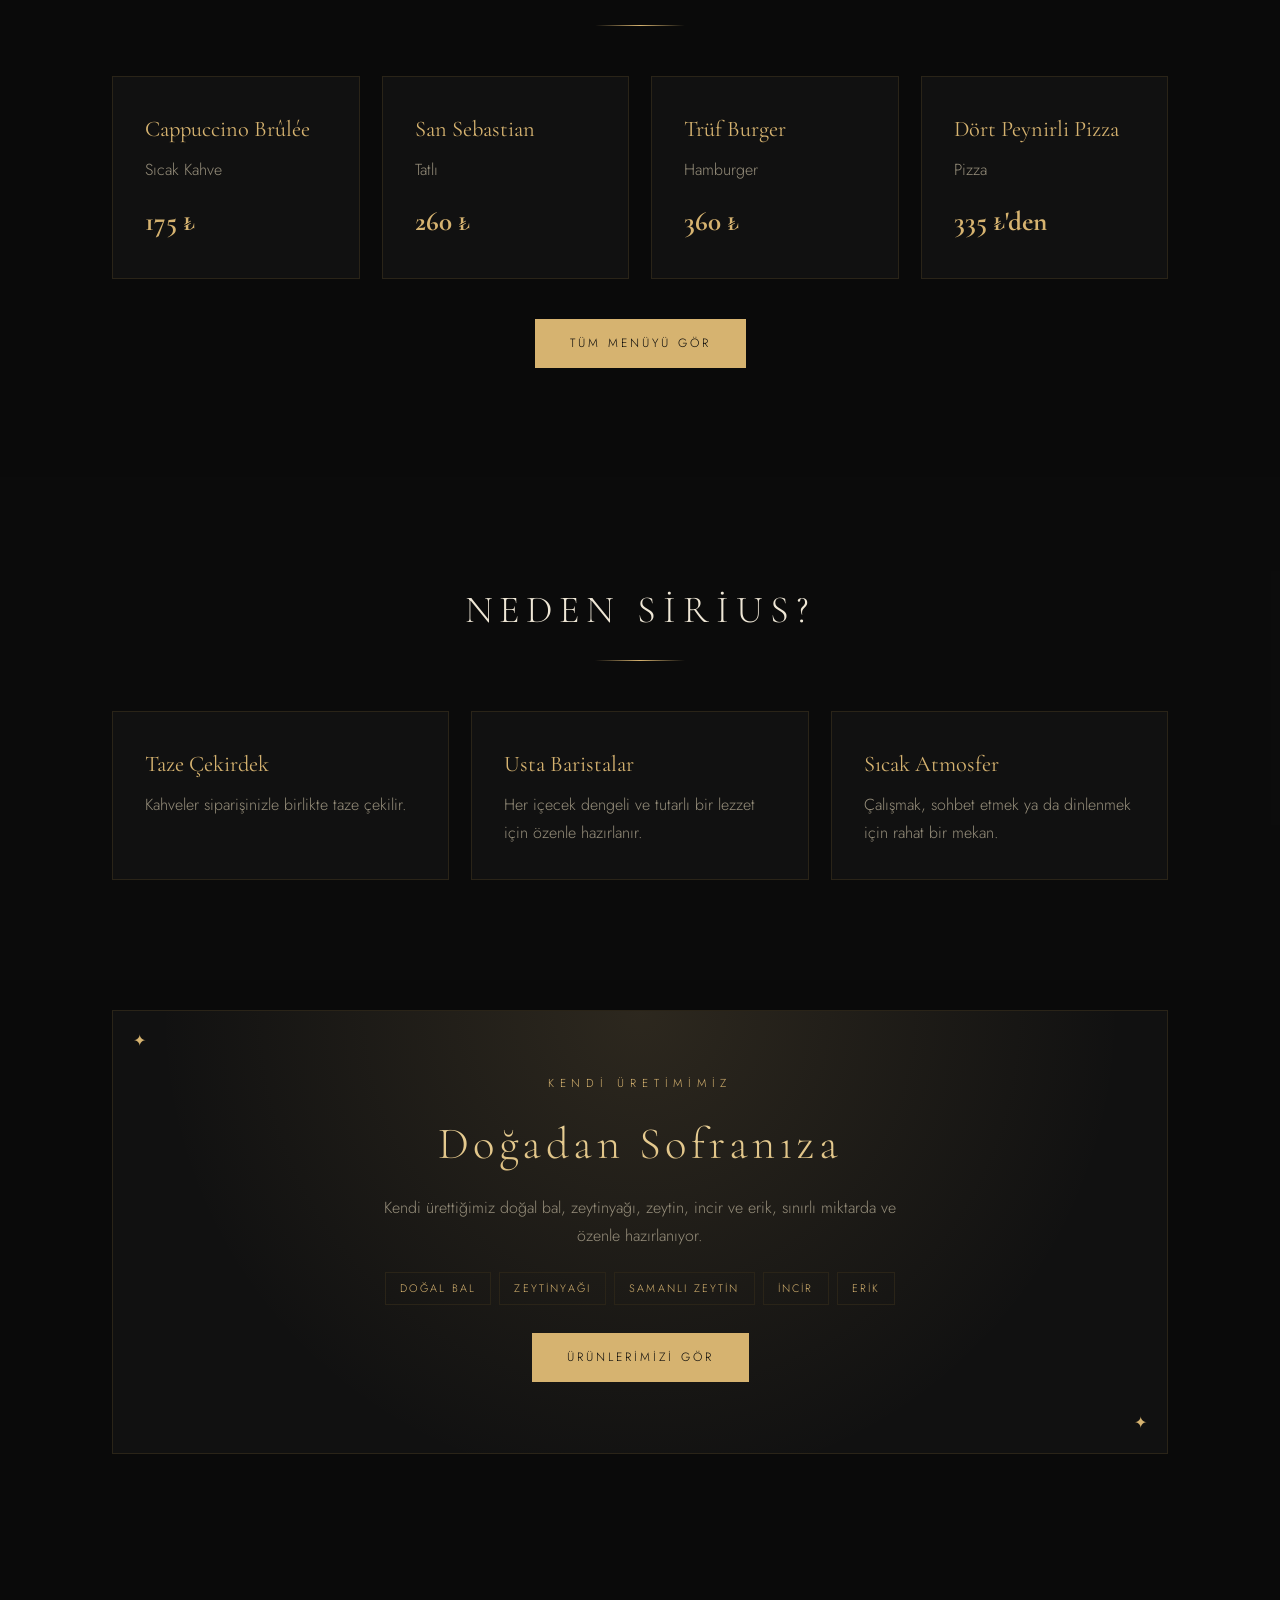
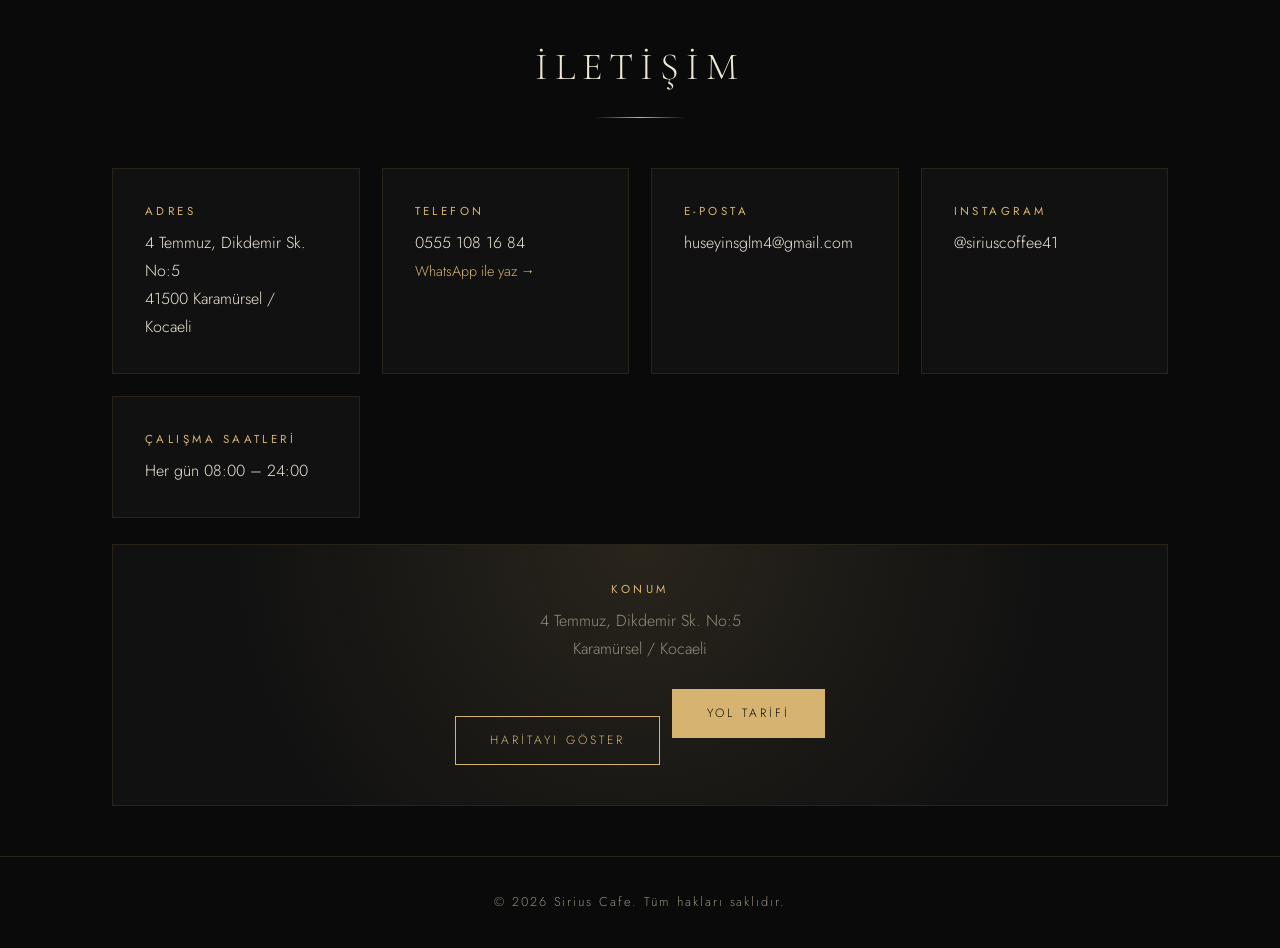
==== commit 1792de07: "update2" ====
--- a/index.html
+++ b/index.html
@@ -116,6 +116,29 @@
 .mapbox .btn.fill{background:var(--gold)}
 .mapbox iframe{position:absolute;inset:0;width:100%;height:100%;border:0}
 #up,.burger{-webkit-appearance:none;appearance:none;padding:0;border-radius:0}
+body{animation:pgin .7s ease}@keyframes pgin{from{opacity:0}to{opacity:1}}body.leave{opacity:0;transition:opacity .28s ease}
+
+/* ---- ek efektler ---- */
+.card.rdy{transition:transform .2s ease,border-color .3s,box-shadow .3s}
+.card.rdy:hover{transform:perspective(900px) translateY(-6px) rotateX(var(--rx,0deg)) rotateY(var(--ry,0deg))}
+.title span{width:90px;background:linear-gradient(90deg,transparent,var(--gold),transparent)}
+.halo{transition:transform .25s ease-out}
+.cue{display:block;position:relative;width:26px;height:42px;margin:44px auto 0;border:1px solid var(--gold2);border-radius:14px;opacity:.85}
+.cue i{position:absolute;left:50%;top:8px;width:3px;height:8px;margin-left:-1.5px;background:var(--gold);border-radius:2px;animation:cue 2s ease-in-out infinite}
+@keyframes cue{0%{opacity:0;transform:translateY(0)}30%{opacity:1}100%{opacity:0;transform:translateY(16px)}}
+.hero .wrap>.cue{animation:fi 1.1s 1s ease both}
+.wa{animation:pulse 3.2s ease-out infinite}
+@keyframes pulse{0%{box-shadow:0 0 0 0 rgba(214,179,112,.45)}70%,100%{box-shadow:0 0 0 16px rgba(214,179,112,0)}}
+.teaser{padding:30px 0 80px}
+.tz{position:relative;overflow:hidden;text-align:center;padding:62px 24px;border:1px solid var(--line);background:radial-gradient(circle at 50% 0,rgba(214,179,112,.14),transparent 70%),var(--card)}
+.tz:before,.tz:after{content:"✦";position:absolute;color:var(--gold);font-size:1rem;animation:tw 3.2s ease-in-out infinite}
+.tz:before{top:16px;left:20px}.tz:after{bottom:16px;right:20px;animation-delay:1.4s}
+.tz .ey{display:block;color:var(--gold);letter-spacing:.5em;font-size:.72rem;text-transform:uppercase;margin-bottom:12px}
+.tz h2{font-size:clamp(1.8rem,5vw,2.8rem);font-weight:300;letter-spacing:.1em;margin-bottom:10px}
+.tz p{color:var(--muted);max-width:520px;margin:0 auto 22px}
+.tz .tg{display:flex;flex-wrap:wrap;gap:8px;justify-content:center;margin-bottom:28px}
+.tz .tg span{border:1px solid var(--line);color:var(--gold);font-size:.68rem;letter-spacing:.2em;text-transform:uppercase;padding:6px 14px;transition:.3s}
+.tz .tg span:hover{border-color:var(--gold);background:rgba(214,179,112,.08)}
 </style>
 <script type="application/ld+json">{"@context":"https://schema.org","@type":"CafeOrCoffeeShop","name":"Sirius Cafe","telephone":"+905551081684","email":"huseyinsglm4@gmail.com","sameAs":["https://www.instagram.com/siriuscoffee41/"],"hasMenu":"menu.html","address":{"@type":"PostalAddress","streetAddress":"4 Temmuz, Dikdemir Sk. No:5","postalCode":"41500","addressLocality":"Karamürsel","addressRegion":"Kocaeli","addressCountry":"TR"}}</script>
 </head>
@@ -132,7 +155,7 @@
 <h1 aria-label="SIRIUS"><span class="gold l" style="--i:0">S</span><span class="gold l" style="--i:1">I</span><span class="gold l" style="--i:2">R</span><span class="gold l" style="--i:3">I</span><span class="gold l" style="--i:4">U</span><span class="gold l" style="--i:5">S</span></h1>
 <div class="sub">CAFE</div>
 <p class="tag">Anın En Güzel Hali.</p>
-<a class="btn fill" href="menu.html">Menüyü İncele</a><a class="btn" href="#iletisim">Bize Ulaşın</a>
+<a class="btn fill" href="menu.html">Menüyü İncele</a><a class="btn" href="#iletisim">Bize Ulaşın</a><a class="cue" href="#hakkimizda" aria-label="Aşağı kaydır"><i></i></a>
 </div></div>
 
 <div class="marq" aria-hidden="true"><div class="mt"><div><span>ESPRESSO</span><span>✦</span><span>KAHVE</span><span>✦</span><span>BURGER</span><span>✦</span><span>PİZZA</span><span>✦</span><span>TATLI</span><span>✦</span><span>ANIN EN GÜZEL HALİ</span><span>✦</span></div><div><span>ESPRESSO</span><span>✦</span><span>KAHVE</span><span>✦</span><span>BURGER</span><span>✦</span><span>PİZZA</span><span>✦</span><span>TATLI</span><span>✦</span><span>ANIN EN GÜZEL HALİ</span><span>✦</span></div></div></div>
@@ -160,6 +183,14 @@
 <div class="card rv"><h3>Taze Çekirdek</h3><p>Kahveler siparişinizle birlikte taze çekilir.</p></div>
 <div class="card rv"><h3>Usta Baristalar</h3><p>Her içecek dengeli ve tutarlı bir lezzet için özenle hazırlanır.</p></div>
 <div class="card rv"><h3>Sıcak Atmosfer</h3><p>Çalışmak, sohbet etmek ya da dinlenmek için rahat bir mekan.</p></div>
+</div></div></section>
+
+<section class="teaser"><div class="wrap"><div class="tz rv">
+<span class="ey">Kendi Üretimimiz</span>
+<h2 class="gold">Doğadan Sofranıza</h2>
+<p>Kendi ürettiğimiz doğal bal, zeytinyağı, zeytin, incir ve erik, sınırlı miktarda ve özenle hazırlanıyor.</p>
+<div class="tg"><span>Doğal Bal</span><span>Zeytinyağı</span><span>Samanlı Zeytin</span><span>İncir</span><span>Erik</span></div>
+<a class="btn fill" href="urunler.html">Ürünlerimizi Gör</a>
 </div></div></section>
 
 <section id="iletisim"><div class="wrap">
@@ -197,6 +228,21 @@
 var io=new IntersectionObserver(function(e){e.forEach(function(i){if(i.isIntersecting){i.target.classList.add('in');io.unobserve(i.target)}})},{threshold:.12});
 function obs(){document.querySelectorAll('.rv:not(.in)').forEach(function(e){io.observe(e)})}obs();
 var mb=document.getElementById('mapbtn');if(mb)mb.onclick=function(){var b=document.getElementById('mapbox');b.style.minHeight='340px';b.innerHTML='<iframe title="Sirius Cafe konum" allowfullscreen src="https://www.google.com/maps?q=4+Temmuz,+Dikdemir+Sk.+No:5,+41500+Karam%C3%BCrsel/Kocaeli&output=embed"></iframe>'};
+
+/* sayfalar arası yumuşak geçiş */
+(function(){if(matchMedia('(prefers-reduced-motion:reduce)').matches)return;
+document.addEventListener('click',function(e){var a=e.target.closest&&e.target.closest('a[href]');if(!a||a.target||e.metaKey||e.ctrlKey||e.shiftKey)return;var h=a.getAttribute('href');if(!h||h.charAt(0)==='#'||/^(https?:|tel:|mailto:)/.test(h))return;e.preventDefault();document.body.classList.add('leave');setTimeout(function(){location.href=h},280)});
+addEventListener('pageshow',function(e){if(e.persisted)document.body.classList.remove('leave')})})();
+
+/* kart eğimi + hero paralaksı (sadece fare olan cihazlar) */
+if(matchMedia('(hover:hover)').matches&&!matchMedia('(prefers-reduced-motion:reduce)').matches){
+  document.querySelectorAll('.card').forEach(function(c){
+    c.addEventListener('mousemove',function(e){c.classList.add('rdy');var r=c.getBoundingClientRect(),x=e.clientX-r.left,y=e.clientY-r.top;c.style.setProperty('--ry',((x/r.width-.5)*5)+'deg');c.style.setProperty('--rx',((.5-y/r.height)*5)+'deg')});
+    c.addEventListener('mouseleave',function(){c.style.setProperty('--rx','0deg');c.style.setProperty('--ry','0deg')});
+  });
+  var hl=document.querySelector('.halo');
+  if(hl)addEventListener('mousemove',function(e){if(scrollY>600)return;hl.style.transform='translate('+((e.clientX/innerWidth-.5)*18)+'px,'+((e.clientY/innerHeight-.5)*12)+'px)'});
+}
 </script>
 </body>
 </html>
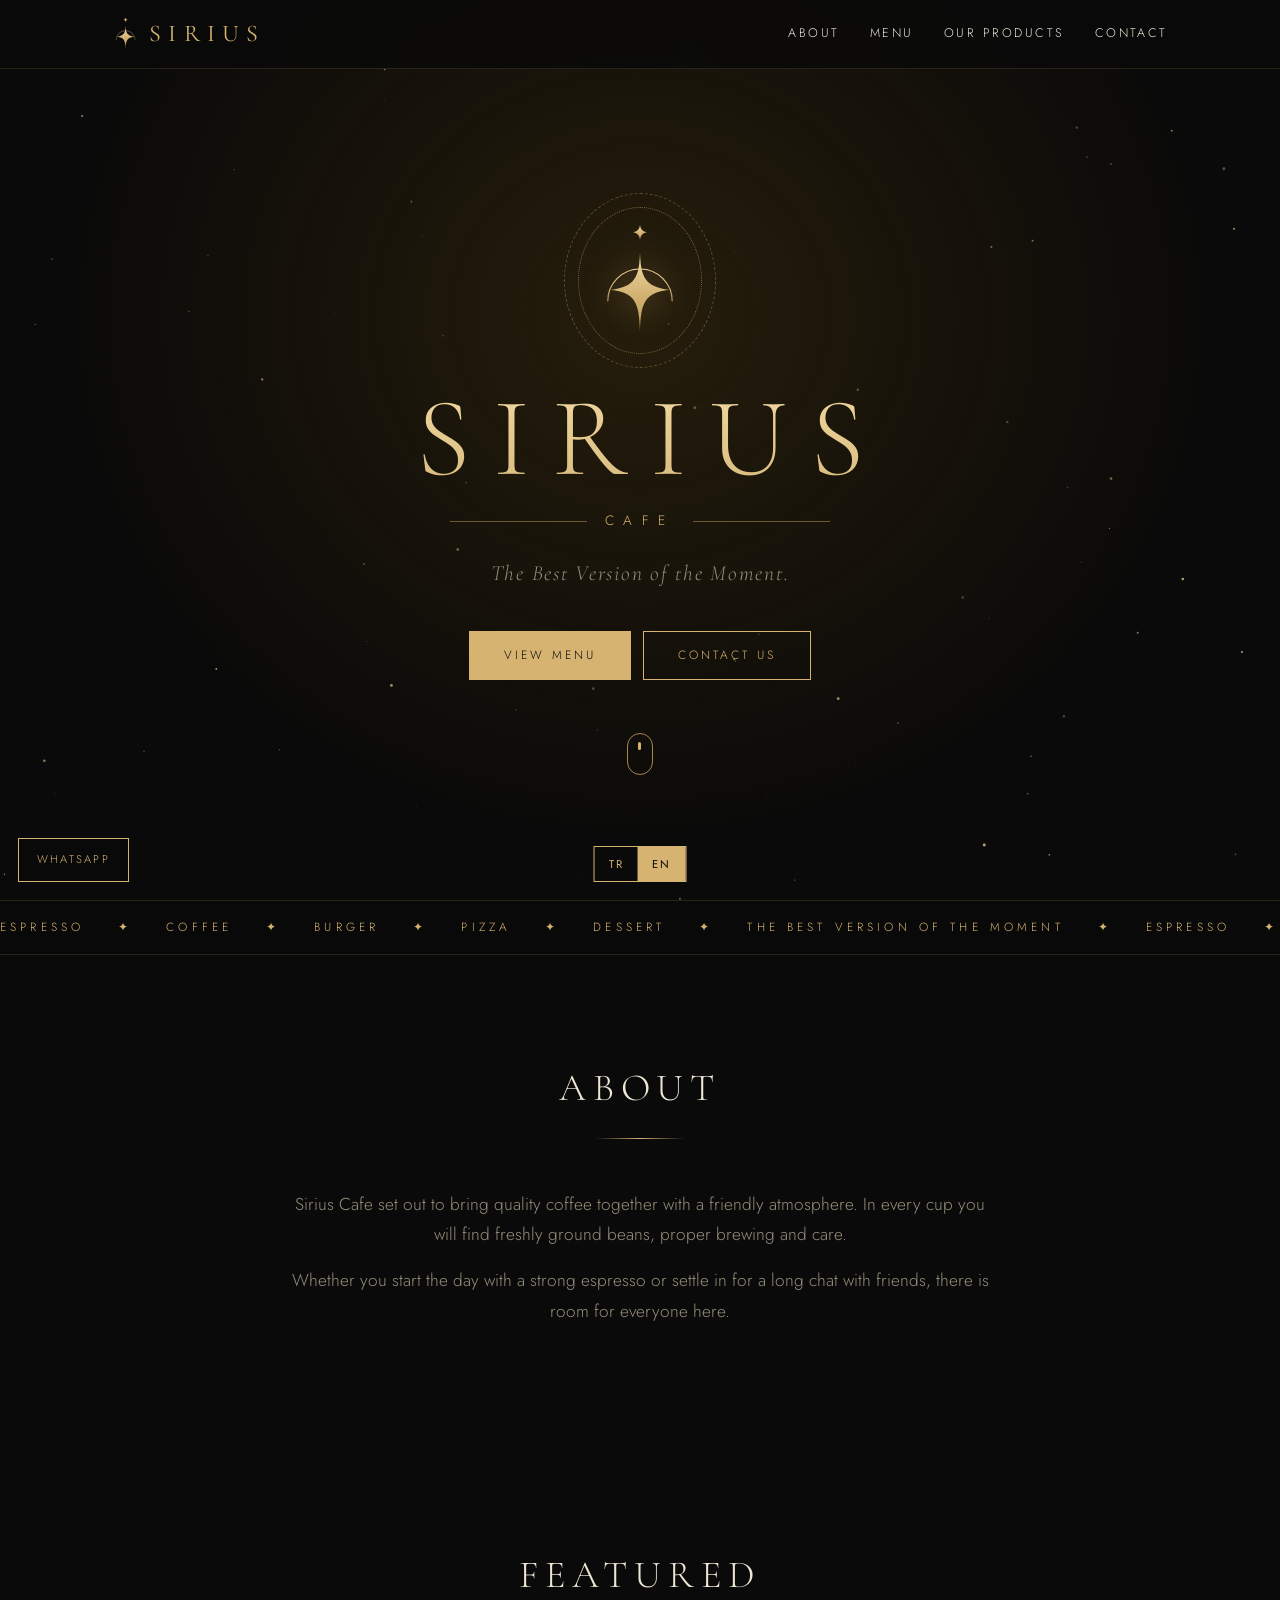
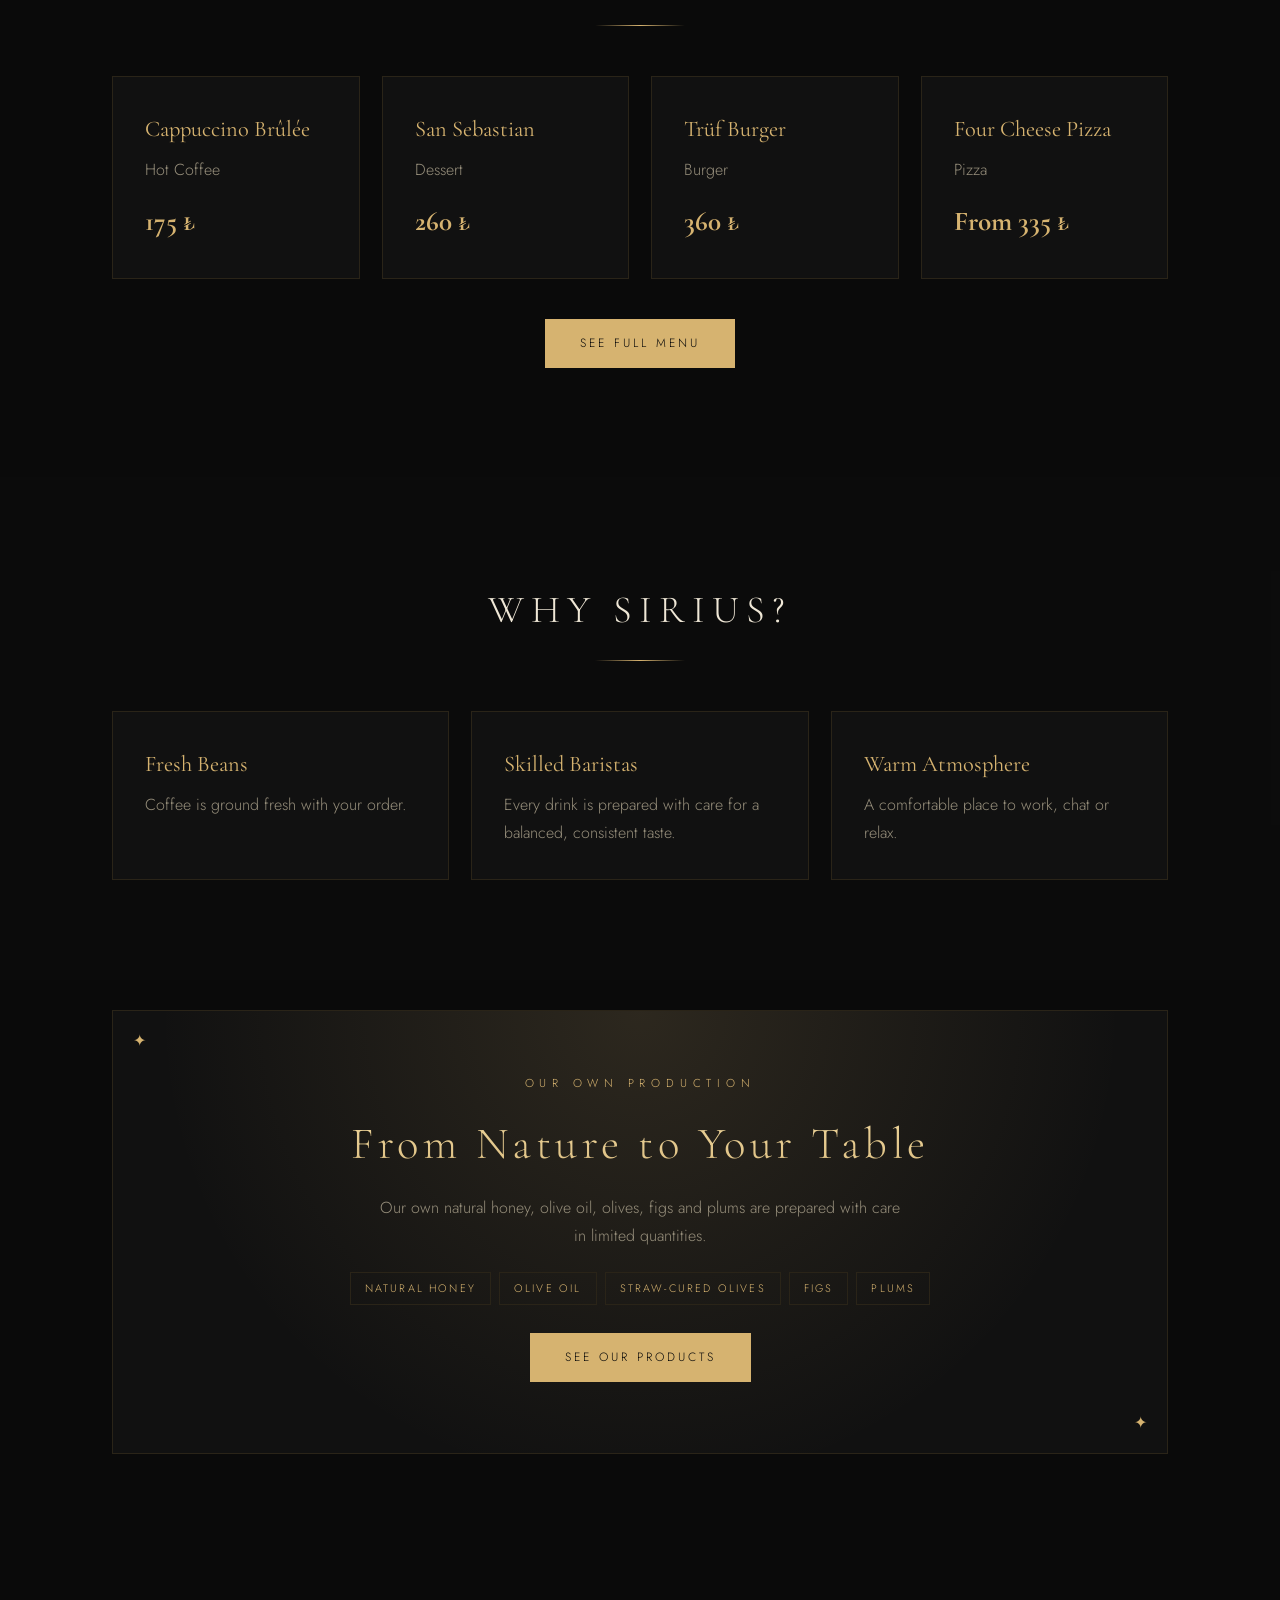
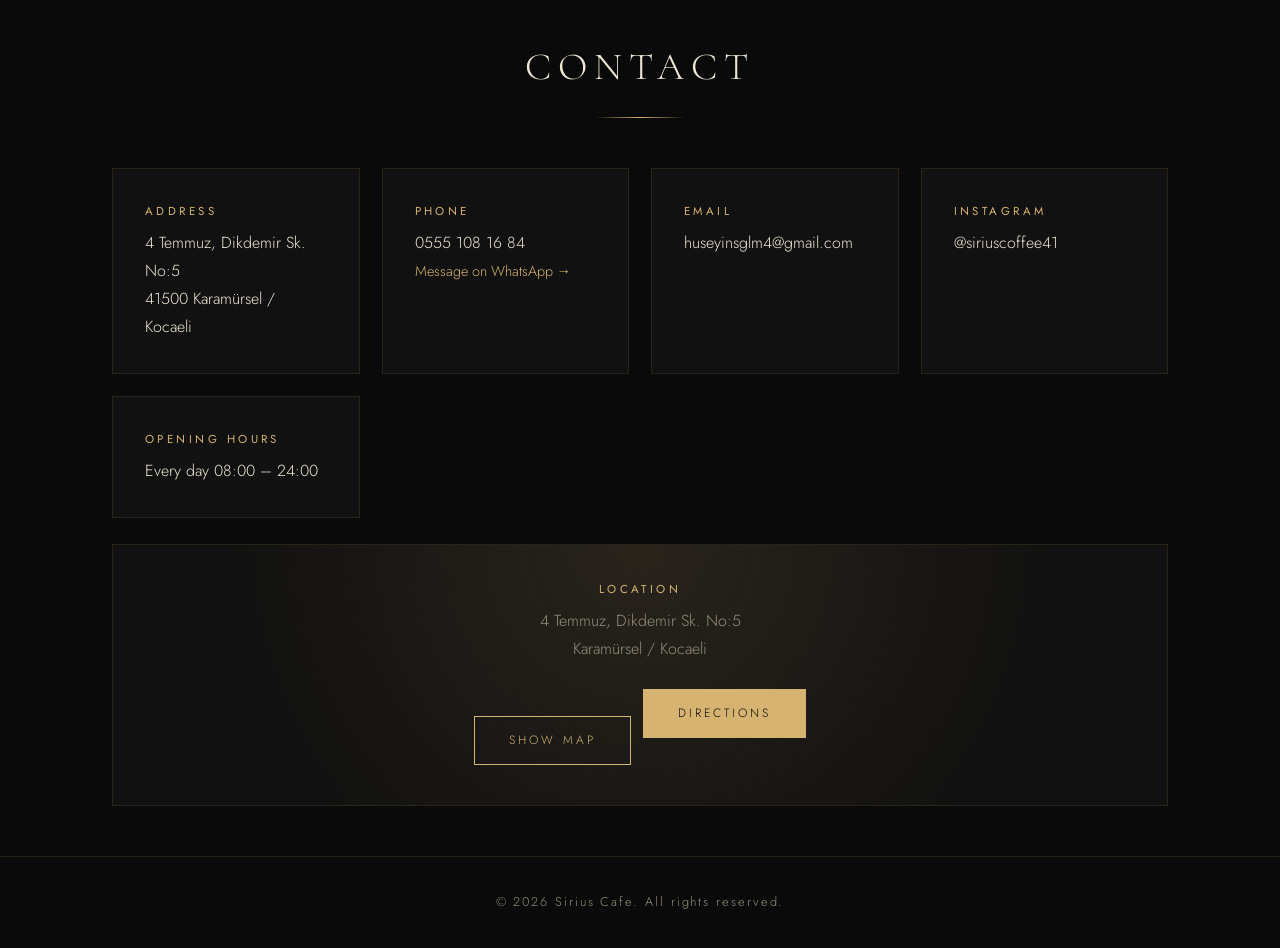
==== commit 3a78039d: "update" ====
--- a/index.html
+++ b/index.html
@@ -141,6 +141,7 @@
 .tz .tg span:hover{border-color:var(--gold);background:rgba(214,179,112,.08)}
 </style>
 <script type="application/ld+json">{"@context":"https://schema.org","@type":"CafeOrCoffeeShop","name":"Sirius Cafe","telephone":"+905551081684","email":"huseyinsglm4@gmail.com","sameAs":["https://www.instagram.com/siriuscoffee41/"],"hasMenu":"menu.html","address":{"@type":"PostalAddress","streetAddress":"4 Temmuz, Dikdemir Sk. No:5","postalCode":"41500","addressLocality":"Karamürsel","addressRegion":"Kocaeli","addressCountry":"TR"}}</script>
+<script src="dil.js"></script><script>window.t=window.t||function(s){return s};window.td=window.td||window.t;window.LANG=window.LANG||'tr'</script>
 </head>
 <body>
 <div id="pg"></div><div id="glow"></div>
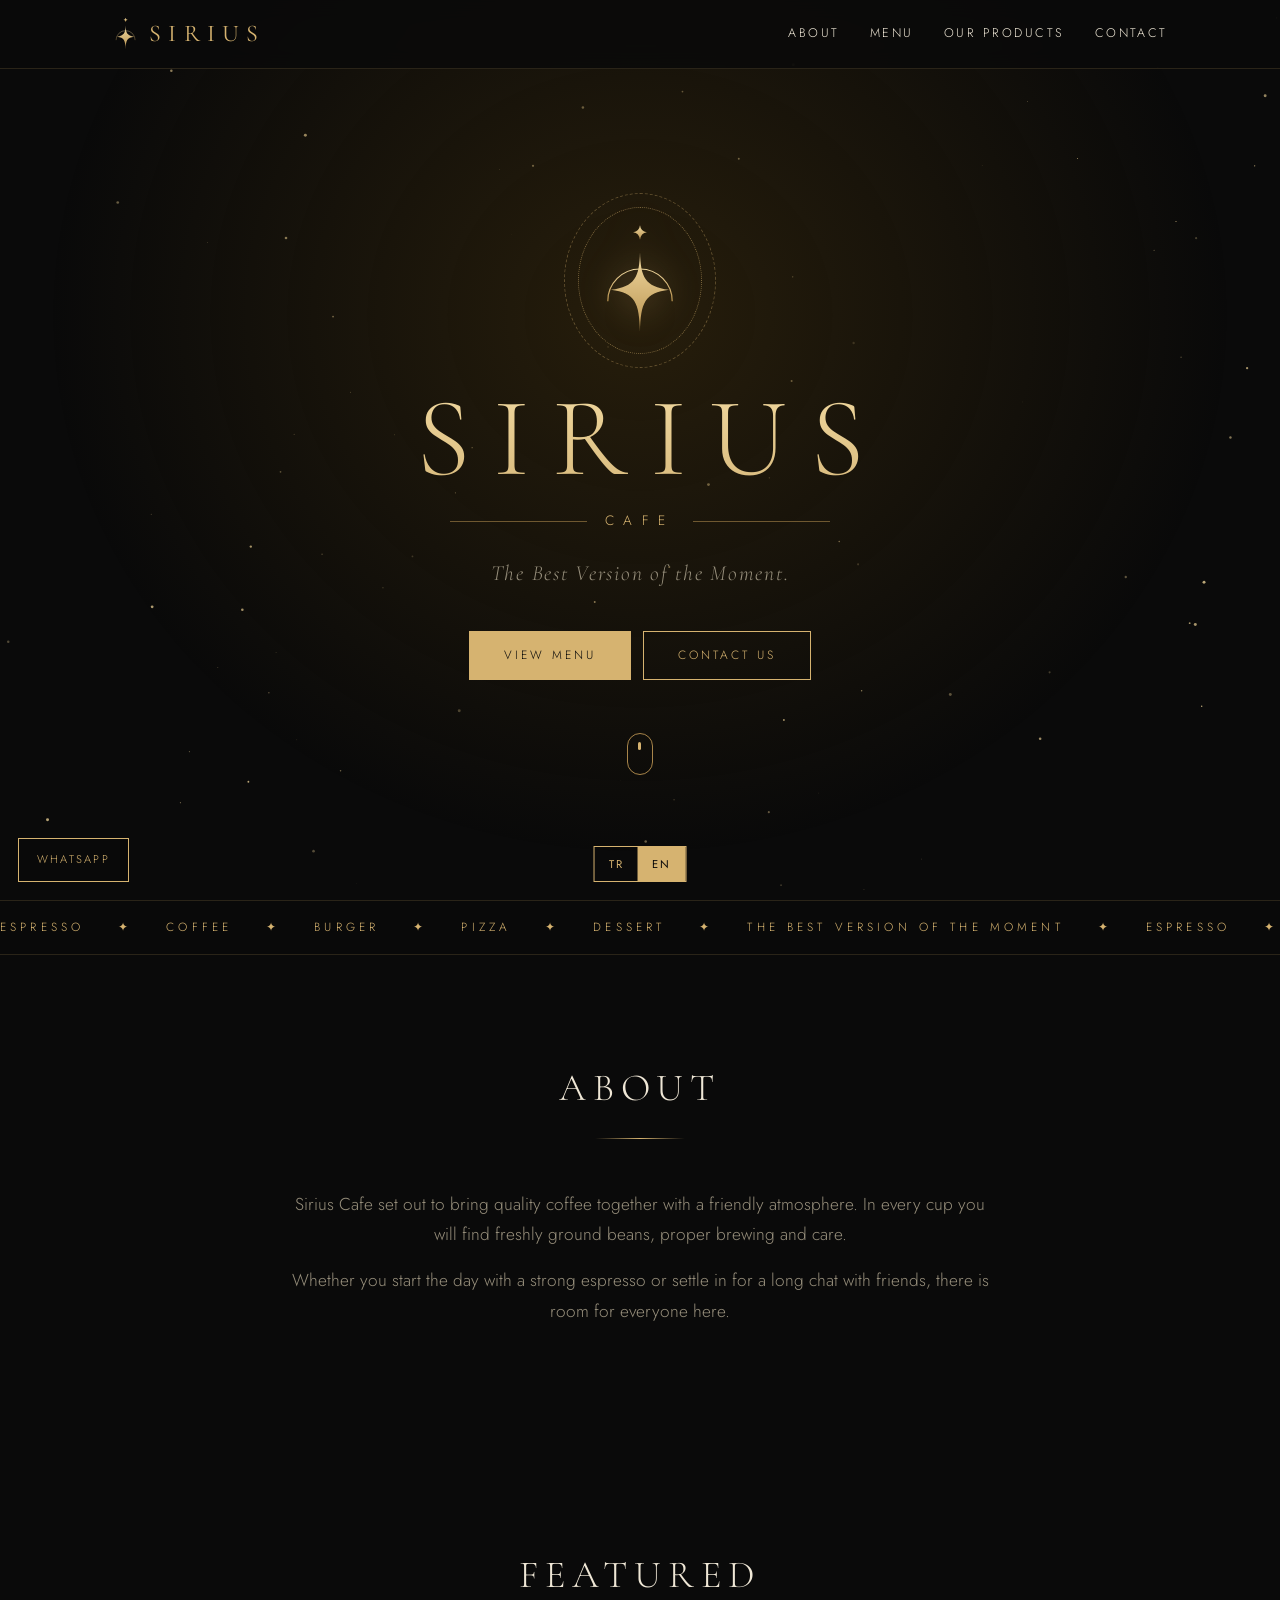
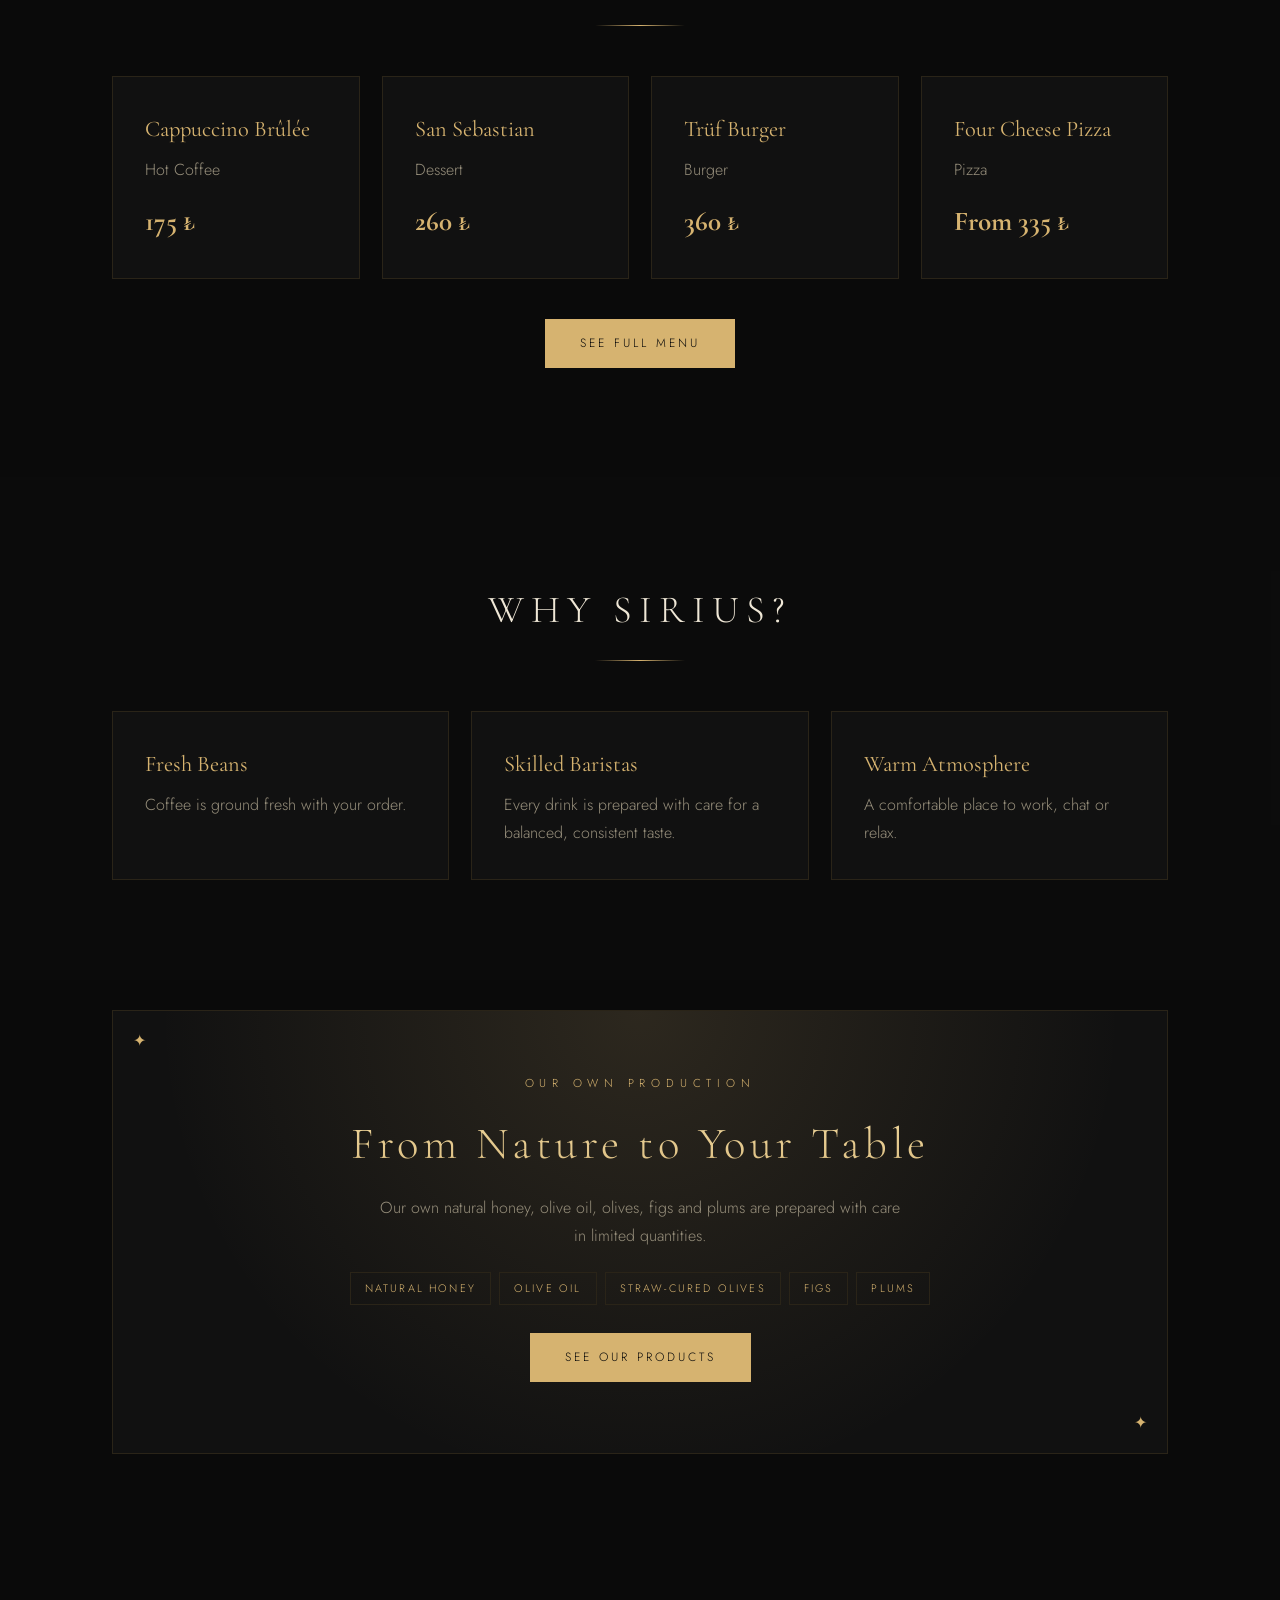
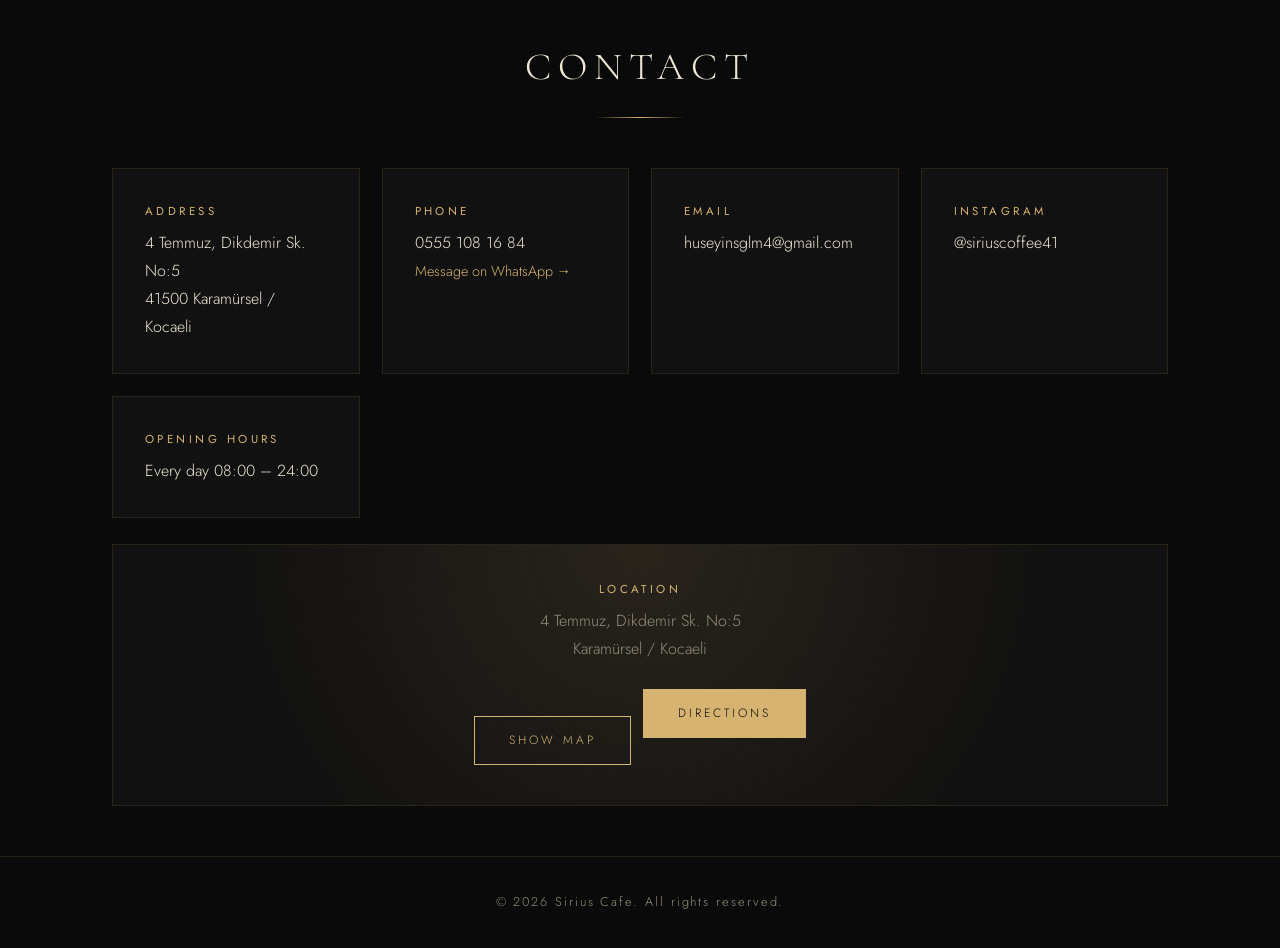
==== commit 9bb86e27: "update" ====
--- a/index.html
+++ b/index.html
@@ -5,7 +5,7 @@
 <meta name="viewport" content="width=device-width, initial-scale=1">
 <title>Sirius Cafe | Anın En Güzel Hali</title>
 <meta name="description" content="Sirius Cafe – özenle seçilmiş çekirdekler, usta baristalar ve sıcak bir atmosfer.">
-<link href="https://fonts.googleapis.com/css2?family=Cormorant+Garamond:wght@300;400;500;600&family=Jost:wght@300;400;500&display=swap" rel="stylesheet">
+<link rel="preconnect" href="https://fonts.googleapis.com"><link rel="preconnect" href="https://fonts.gstatic.com" crossorigin><link rel="icon" type="image/svg+xml" href="favicon.svg"><link rel="apple-touch-icon" href="og-image.png"><meta name="theme-color" content="#0a0a0a"><link rel="canonical" href="https://ALANADIN.com/"><meta property="og:type" content="website"><meta property="og:site_name" content="Sirius Cafe"><meta property="og:locale" content="tr_TR"><meta property="og:title" content="Sirius Cafe | Anın En Güzel Hali"><meta property="og:description" content="Sirius Cafe – özenle seçilmiş çekirdekler, usta baristalar ve sıcak bir atmosfer. Karamürsel, Kocaeli."><meta property="og:url" content="https://ALANADIN.com/"><meta property="og:image" content="https://ALANADIN.com/og-image.png"><meta name="twitter:card" content="summary_large_image"><link href="https://fonts.googleapis.com/css2?family=Cormorant+Garamond:wght@300;400;500;600&family=Jost:wght@300;400;500&display=swap" rel="stylesheet">
 <style>
 :root{--bg:#0a0a0a;--card:#111;--gold:#d6b370;--gold2:#a8854a;--text:#efe7d6;--muted:#968e7b;--line:#2a2418}
 *{box-sizing:border-box;margin:0;padding:0}
@@ -140,19 +140,19 @@
 .tz .tg span{border:1px solid var(--line);color:var(--gold);font-size:.68rem;letter-spacing:.2em;text-transform:uppercase;padding:6px 14px;transition:.3s}
 .tz .tg span:hover{border-color:var(--gold);background:rgba(214,179,112,.08)}
 </style>
-<script type="application/ld+json">{"@context":"https://schema.org","@type":"CafeOrCoffeeShop","name":"Sirius Cafe","telephone":"+905551081684","email":"huseyinsglm4@gmail.com","sameAs":["https://www.instagram.com/siriuscoffee41/"],"hasMenu":"menu.html","address":{"@type":"PostalAddress","streetAddress":"4 Temmuz, Dikdemir Sk. No:5","postalCode":"41500","addressLocality":"Karamürsel","addressRegion":"Kocaeli","addressCountry":"TR"}}</script>
+<script type="application/ld+json">{"@context":"https://schema.org","@type":"CafeOrCoffeeShop","name":"Sirius Cafe","url":"https://ALANADIN.com/","image":"https://ALANADIN.com/og-image.png","telephone":"+905551081684","email":"huseyinsglm4@gmail.com","priceRange":"₺₺","servesCuisine":["Kahve","Burger","Pizza","Tatlı"],"sameAs":["https://www.instagram.com/siriuscoffee41/"],"hasMenu":"https://ALANADIN.com/menu.html","openingHoursSpecification":[{"@type":"OpeningHoursSpecification","dayOfWeek":["Monday","Tuesday","Wednesday","Thursday","Friday","Saturday","Sunday"],"opens":"08:00","closes":"24:00"}],"address":{"@type":"PostalAddress","streetAddress":"4 Temmuz, Dikdemir Sk. No:5","postalCode":"41500","addressLocality":"Karamürsel","addressRegion":"Kocaeli","addressCountry":"TR"}}</script>
 <script src="dil.js"></script><script>window.t=window.t||function(s){return s};window.td=window.td||window.t;window.LANG=window.LANG||'tr'</script>
 </head>
 <body>
 <div id="pg"></div><div id="glow"></div>
 <canvas id="stars"></canvas>
 <header><div class="wrap"><nav>
-<a class="logo" href="#top"><svg class="mark" viewBox="0 0 120 150" aria-hidden="true"><defs><linearGradient id="g" x1="0" y1="0" x2="0" y2="1"><stop offset="0" stop-color="#f1d9a0"/><stop offset="1" stop-color="#b8924f"/></linearGradient></defs><path d="M18 102A42 42 0 1 1 102 102" fill="none" stroke="url(#g)" stroke-width="1.6"/><path d="M60 38C61 70 66 83 98 87C66 91 61 104 60 142C59 104 54 91 22 87C54 83 59 70 60 38Z" fill="url(#g)"/><path d="M60 3Q61 11 69 12Q61 13 60 22Q59 13 51 12Q59 11 60 3Z" fill="url(#g)"/></svg><span>SIRIUS</span></a>
-<button class="burger" aria-label="Menü" onclick="document.getElementById('nl').classList.toggle('open')">☰</button>
-<ul id="nl" onclick="this.classList.remove('open')"><li><a href="#hakkimizda">Hakkımızda</a></li><li><a href="menu.html">Menü</a></li><li><a href="urunler.html">Ürünlerimiz</a></li><li><a href="#iletisim">İletişim</a></li></ul>
+<a class="logo" href="#top"><svg class="mark" viewBox="0 0 120 150" aria-hidden="true"><defs><linearGradient id="g1" x1="0" y1="0" x2="0" y2="1"><stop offset="0" stop-color="#f1d9a0"/><stop offset="1" stop-color="#b8924f"/></linearGradient></defs><path d="M18 102A42 42 0 1 1 102 102" fill="none" stroke="url(#g1)" stroke-width="1.6"/><path d="M60 38C61 70 66 83 98 87C66 91 61 104 60 142C59 104 54 91 22 87C54 83 59 70 60 38Z" fill="url(#g1)"/><path d="M60 3Q61 11 69 12Q61 13 60 22Q59 13 51 12Q59 11 60 3Z" fill="url(#g1)"/></svg><span>SIRIUS</span></a>
+<button class="burger" aria-label="Menü" aria-expanded="false" aria-controls="nl" onclick="var o=document.getElementById('nl').classList.toggle('open');this.setAttribute('aria-expanded',o)">☰</button>
+<ul id="nl" onclick="this.classList.remove('open');document.querySelector('.burger').setAttribute('aria-expanded',false)"><li><a href="#hakkimizda">Hakkımızda</a></li><li><a href="menu.html">Menü</a></li><li><a href="urunler.html">Ürünlerimiz</a></li><li><a href="#iletisim">İletişim</a></li></ul>
 </nav></div></header>
 
-<div class="hero" id="top"><div class="wrap"><div class="halo"><svg class="mark" viewBox="0 0 120 150" aria-hidden="true"><defs><linearGradient id="g" x1="0" y1="0" x2="0" y2="1"><stop offset="0" stop-color="#f1d9a0"/><stop offset="1" stop-color="#b8924f"/></linearGradient></defs><path d="M18 102A42 42 0 1 1 102 102" fill="none" stroke="url(#g)" stroke-width="1.6"/><path d="M60 38C61 70 66 83 98 87C66 91 61 104 60 142C59 104 54 91 22 87C54 83 59 70 60 38Z" fill="url(#g)"/><path d="M60 3Q61 11 69 12Q61 13 60 22Q59 13 51 12Q59 11 60 3Z" fill="url(#g)"/></svg></div>
+<div class="hero" id="top"><div class="wrap"><div class="halo"><svg class="mark" viewBox="0 0 120 150" aria-hidden="true"><defs><linearGradient id="g2" x1="0" y1="0" x2="0" y2="1"><stop offset="0" stop-color="#f1d9a0"/><stop offset="1" stop-color="#b8924f"/></linearGradient></defs><path d="M18 102A42 42 0 1 1 102 102" fill="none" stroke="url(#g2)" stroke-width="1.6"/><path d="M60 38C61 70 66 83 98 87C66 91 61 104 60 142C59 104 54 91 22 87C54 83 59 70 60 38Z" fill="url(#g2)"/><path d="M60 3Q61 11 69 12Q61 13 60 22Q59 13 51 12Q59 11 60 3Z" fill="url(#g2)"/></svg></div>
 <h1 aria-label="SIRIUS"><span class="gold l" style="--i:0">S</span><span class="gold l" style="--i:1">I</span><span class="gold l" style="--i:2">R</span><span class="gold l" style="--i:3">I</span><span class="gold l" style="--i:4">U</span><span class="gold l" style="--i:5">S</span></h1>
 <div class="sub">CAFE</div>
 <p class="tag">Anın En Güzel Hali.</p>
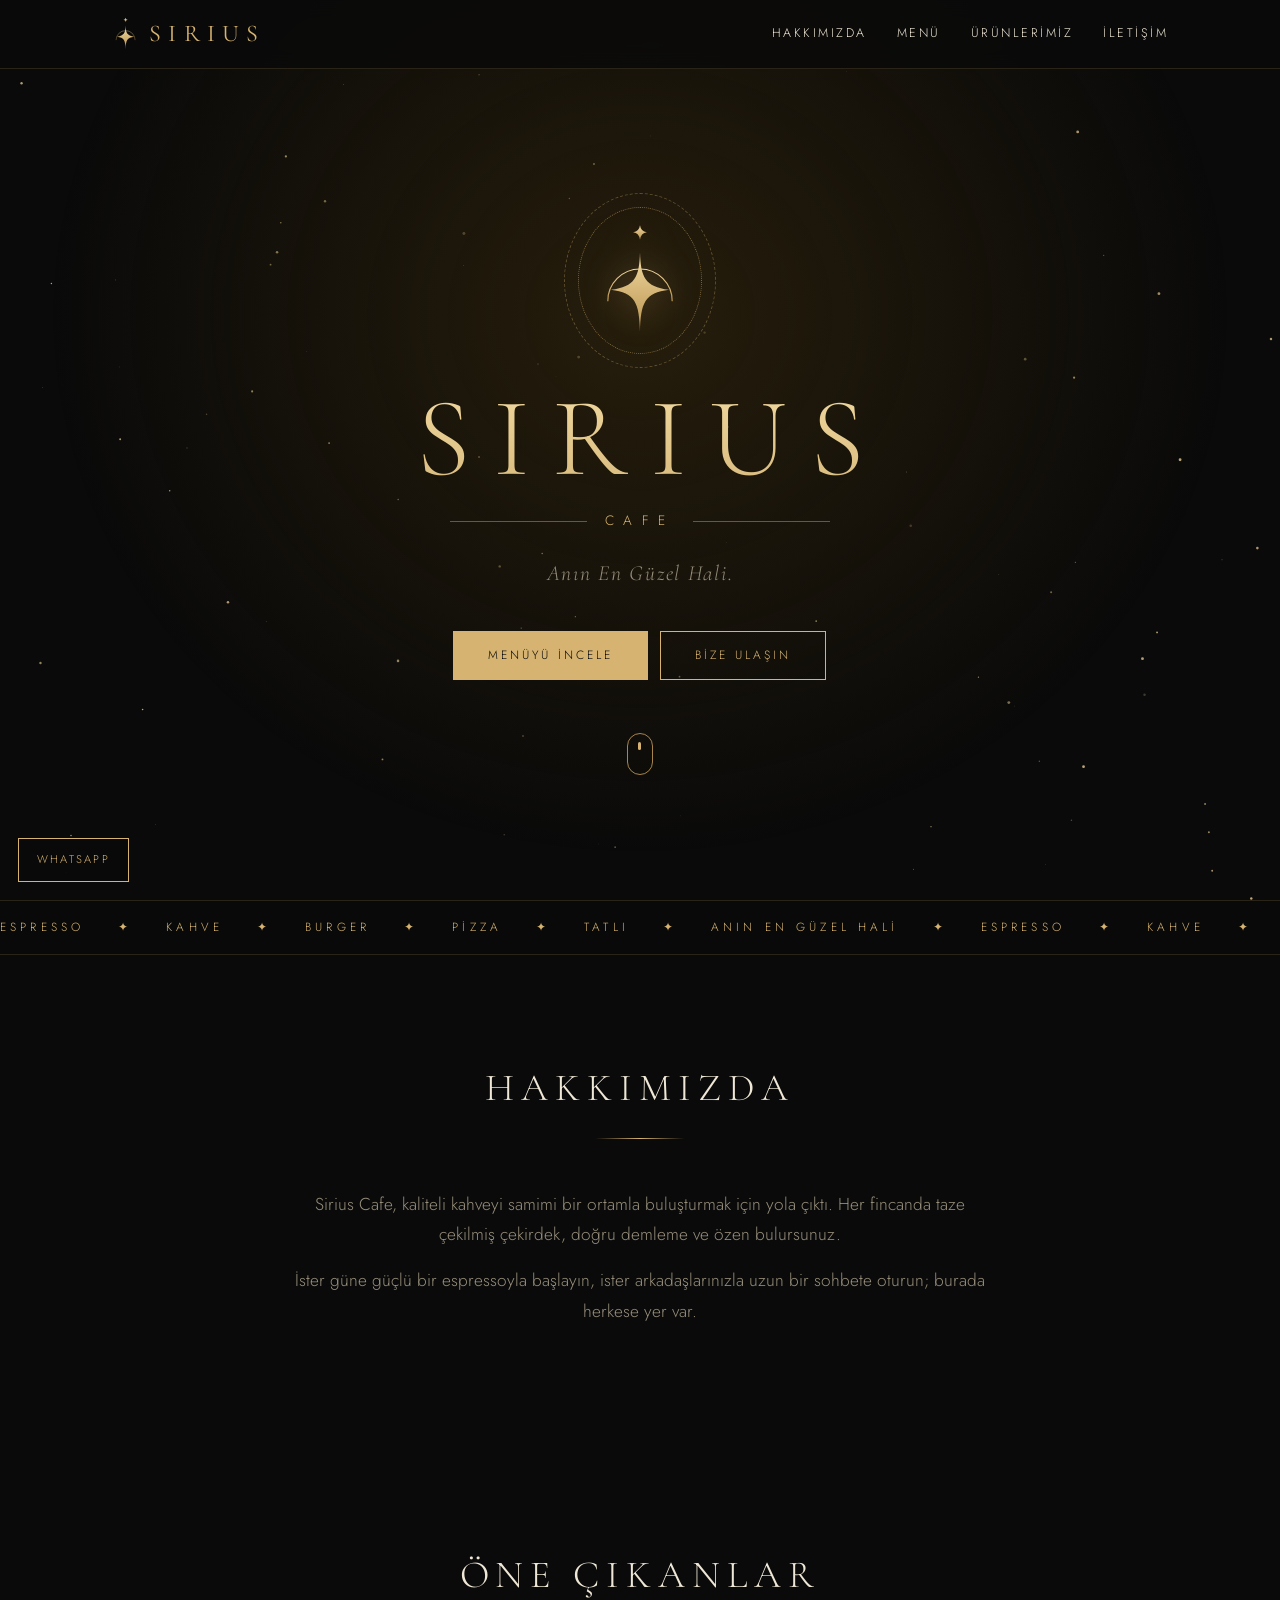
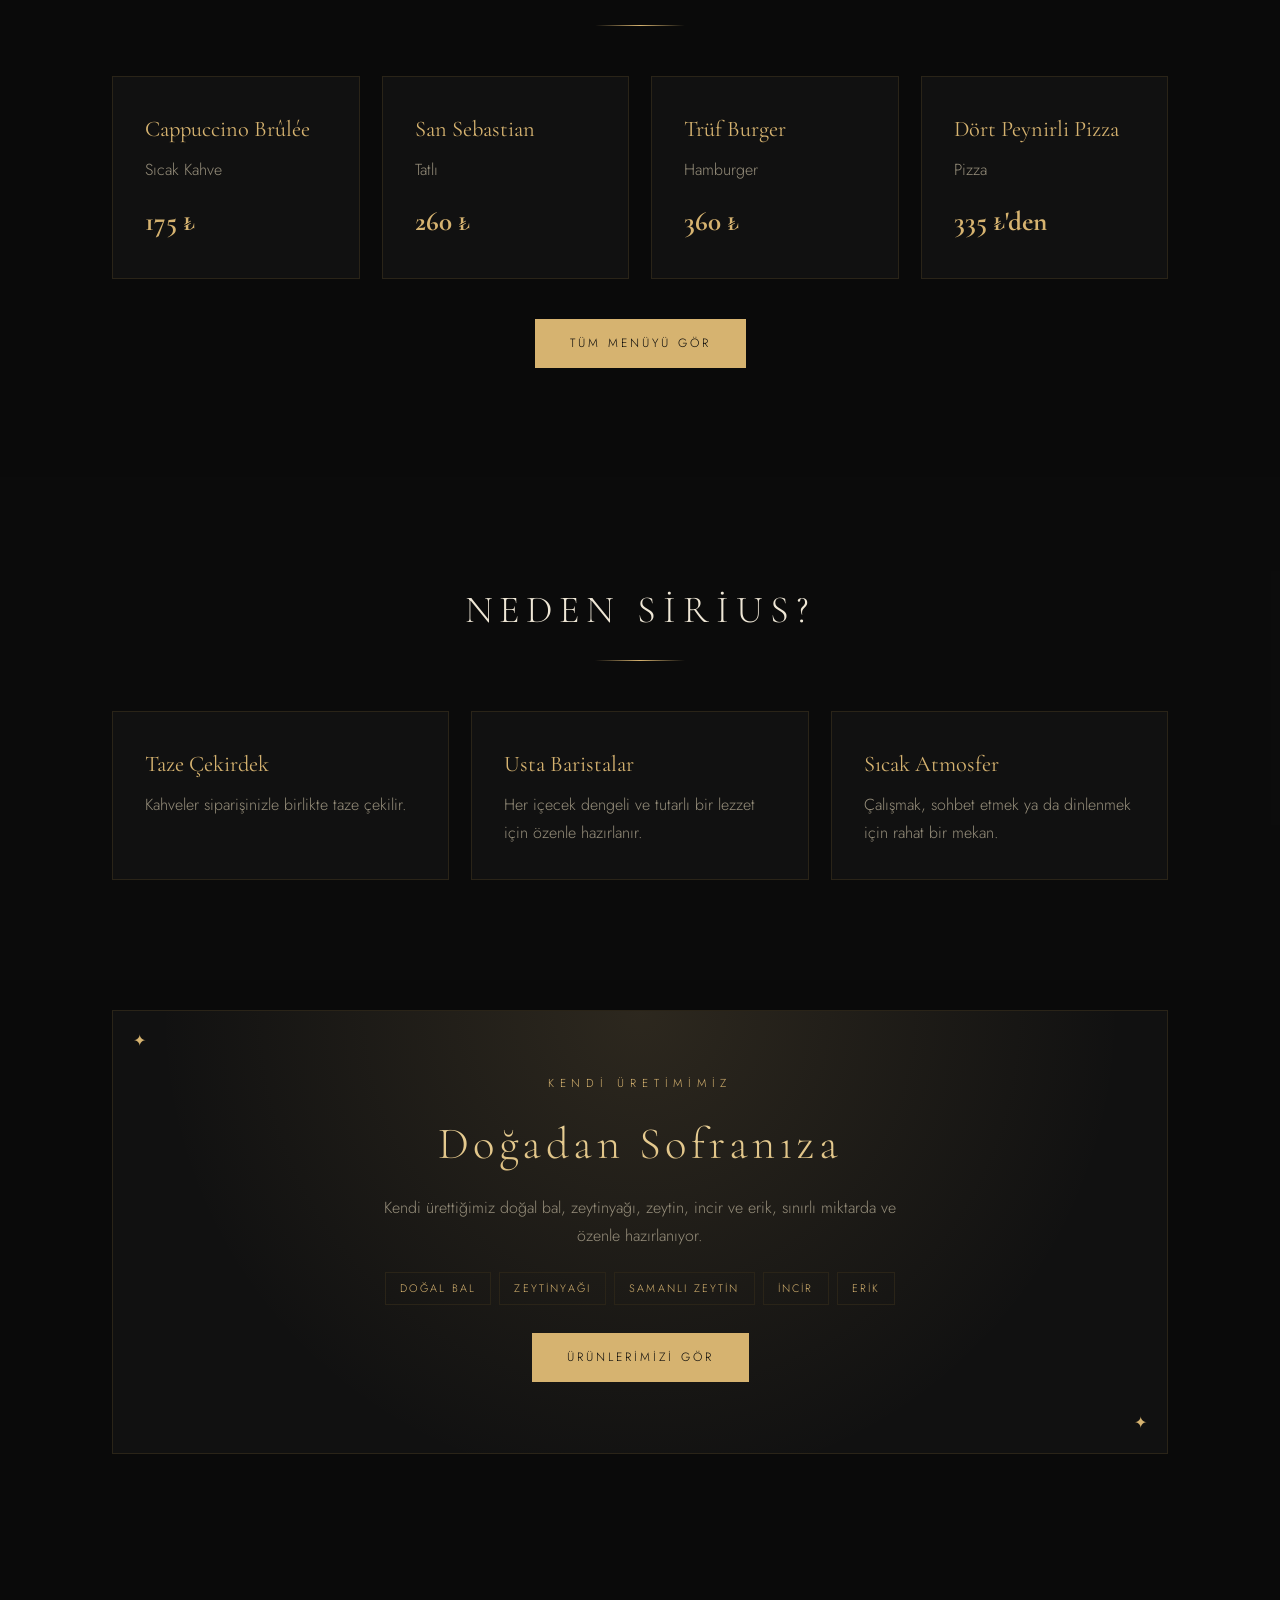
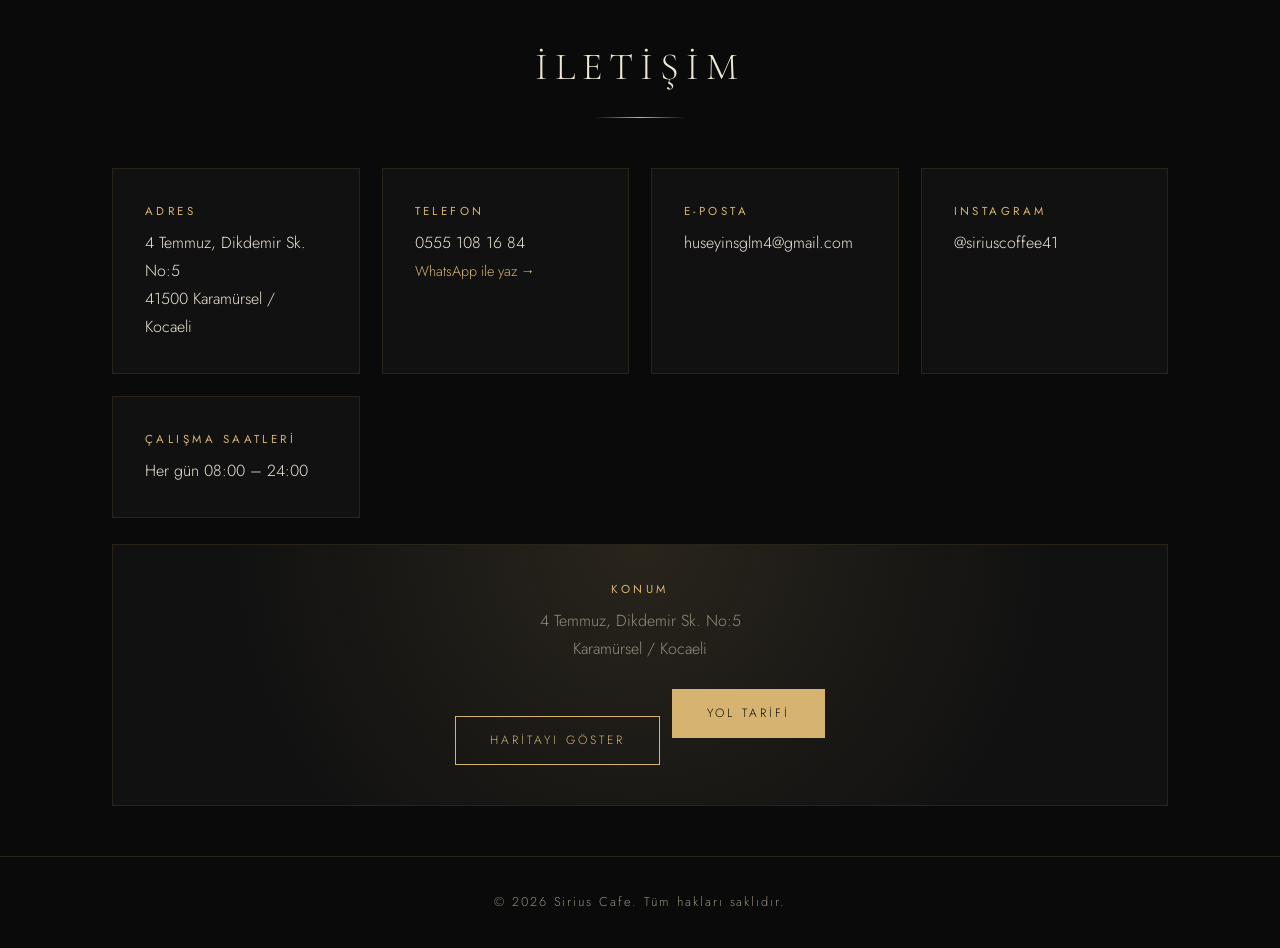
==== commit f26799b3: "update" ====
--- a/index.html
+++ b/index.html
@@ -5,7 +5,7 @@
 <meta name="viewport" content="width=device-width, initial-scale=1">
 <title>Sirius Cafe | Anın En Güzel Hali</title>
 <meta name="description" content="Sirius Cafe – özenle seçilmiş çekirdekler, usta baristalar ve sıcak bir atmosfer.">
-<link rel="preconnect" href="https://fonts.googleapis.com"><link rel="preconnect" href="https://fonts.gstatic.com" crossorigin><link rel="icon" type="image/svg+xml" href="favicon.svg"><link rel="apple-touch-icon" href="og-image.png"><meta name="theme-color" content="#0a0a0a"><link rel="canonical" href="https://ALANADIN.com/"><meta property="og:type" content="website"><meta property="og:site_name" content="Sirius Cafe"><meta property="og:locale" content="tr_TR"><meta property="og:title" content="Sirius Cafe | Anın En Güzel Hali"><meta property="og:description" content="Sirius Cafe – özenle seçilmiş çekirdekler, usta baristalar ve sıcak bir atmosfer. Karamürsel, Kocaeli."><meta property="og:url" content="https://ALANADIN.com/"><meta property="og:image" content="https://ALANADIN.com/og-image.png"><meta name="twitter:card" content="summary_large_image"><link href="https://fonts.googleapis.com/css2?family=Cormorant+Garamond:wght@300;400;500;600&family=Jost:wght@300;400;500&display=swap" rel="stylesheet">
+<link rel="preconnect" href="https://fonts.googleapis.com"><link rel="preconnect" href="https://fonts.gstatic.com" crossorigin><link rel="icon" type="image/svg+xml" href="favicon.svg"><link rel="apple-touch-icon" href="apple-touch-icon.png"><meta name="theme-color" content="#0a0a0a"><link rel="canonical" href="https://siriusmenu.vercel.app/"><meta property="og:type" content="website"><meta property="og:site_name" content="Sirius Cafe"><meta property="og:locale" content="tr_TR"><meta property="og:title" content="Sirius Cafe | Anın En Güzel Hali"><meta property="og:description" content="Sirius Cafe – özenle seçilmiş çekirdekler, usta baristalar ve sıcak bir atmosfer. Karamürsel, Kocaeli."><meta property="og:url" content="https://siriusmenu.vercel.app/"><meta property="og:image" content="https://siriusmenu.vercel.app/og-image.png"><meta name="twitter:card" content="summary_large_image"><link href="https://fonts.googleapis.com/css2?family=Cormorant+Garamond:wght@300;400;500;600&family=Jost:wght@300;400;500&display=swap" rel="stylesheet">
 <style>
 :root{--bg:#0a0a0a;--card:#111;--gold:#d6b370;--gold2:#a8854a;--text:#efe7d6;--muted:#968e7b;--line:#2a2418}
 *{box-sizing:border-box;margin:0;padding:0}
@@ -140,8 +140,8 @@
 .tz .tg span{border:1px solid var(--line);color:var(--gold);font-size:.68rem;letter-spacing:.2em;text-transform:uppercase;padding:6px 14px;transition:.3s}
 .tz .tg span:hover{border-color:var(--gold);background:rgba(214,179,112,.08)}
 </style>
-<script type="application/ld+json">{"@context":"https://schema.org","@type":"CafeOrCoffeeShop","name":"Sirius Cafe","url":"https://ALANADIN.com/","image":"https://ALANADIN.com/og-image.png","telephone":"+905551081684","email":"huseyinsglm4@gmail.com","priceRange":"₺₺","servesCuisine":["Kahve","Burger","Pizza","Tatlı"],"sameAs":["https://www.instagram.com/siriuscoffee41/"],"hasMenu":"https://ALANADIN.com/menu.html","openingHoursSpecification":[{"@type":"OpeningHoursSpecification","dayOfWeek":["Monday","Tuesday","Wednesday","Thursday","Friday","Saturday","Sunday"],"opens":"08:00","closes":"24:00"}],"address":{"@type":"PostalAddress","streetAddress":"4 Temmuz, Dikdemir Sk. No:5","postalCode":"41500","addressLocality":"Karamürsel","addressRegion":"Kocaeli","addressCountry":"TR"}}</script>
-<script src="dil.js"></script><script>window.t=window.t||function(s){return s};window.td=window.td||window.t;window.LANG=window.LANG||'tr'</script>
+<script type="application/ld+json">{"@context":"https://schema.org","@type":"CafeOrCoffeeShop","name":"Sirius Cafe","url":"https://siriusmenu.vercel.app/","image":"https://siriusmenu.vercel.app/og-image.png","telephone":"+905551081684","email":"huseyinsglm4@gmail.com","priceRange":"₺₺","servesCuisine":["Kahve","Burger","Pizza","Tatlı"],"sameAs":["https://www.instagram.com/siriuscoffee41/"],"hasMenu":"https://siriusmenu.vercel.app/menu.html","openingHoursSpecification":[{"@type":"OpeningHoursSpecification","dayOfWeek":["Monday","Tuesday","Wednesday","Thursday","Friday","Saturday","Sunday"],"opens":"08:00","closes":"24:00"}],"address":{"@type":"PostalAddress","streetAddress":"4 Temmuz, Dikdemir Sk. No:5","postalCode":"41500","addressLocality":"Karamürsel","addressRegion":"Kocaeli","addressCountry":"TR"}}</script>
+<script>window.t=window.t||function(s){return s};window.td=window.td||window.t;window.LANG=window.LANG||'tr'</script>
 </head>
 <body>
 <div id="pg"></div><div id="glow"></div>
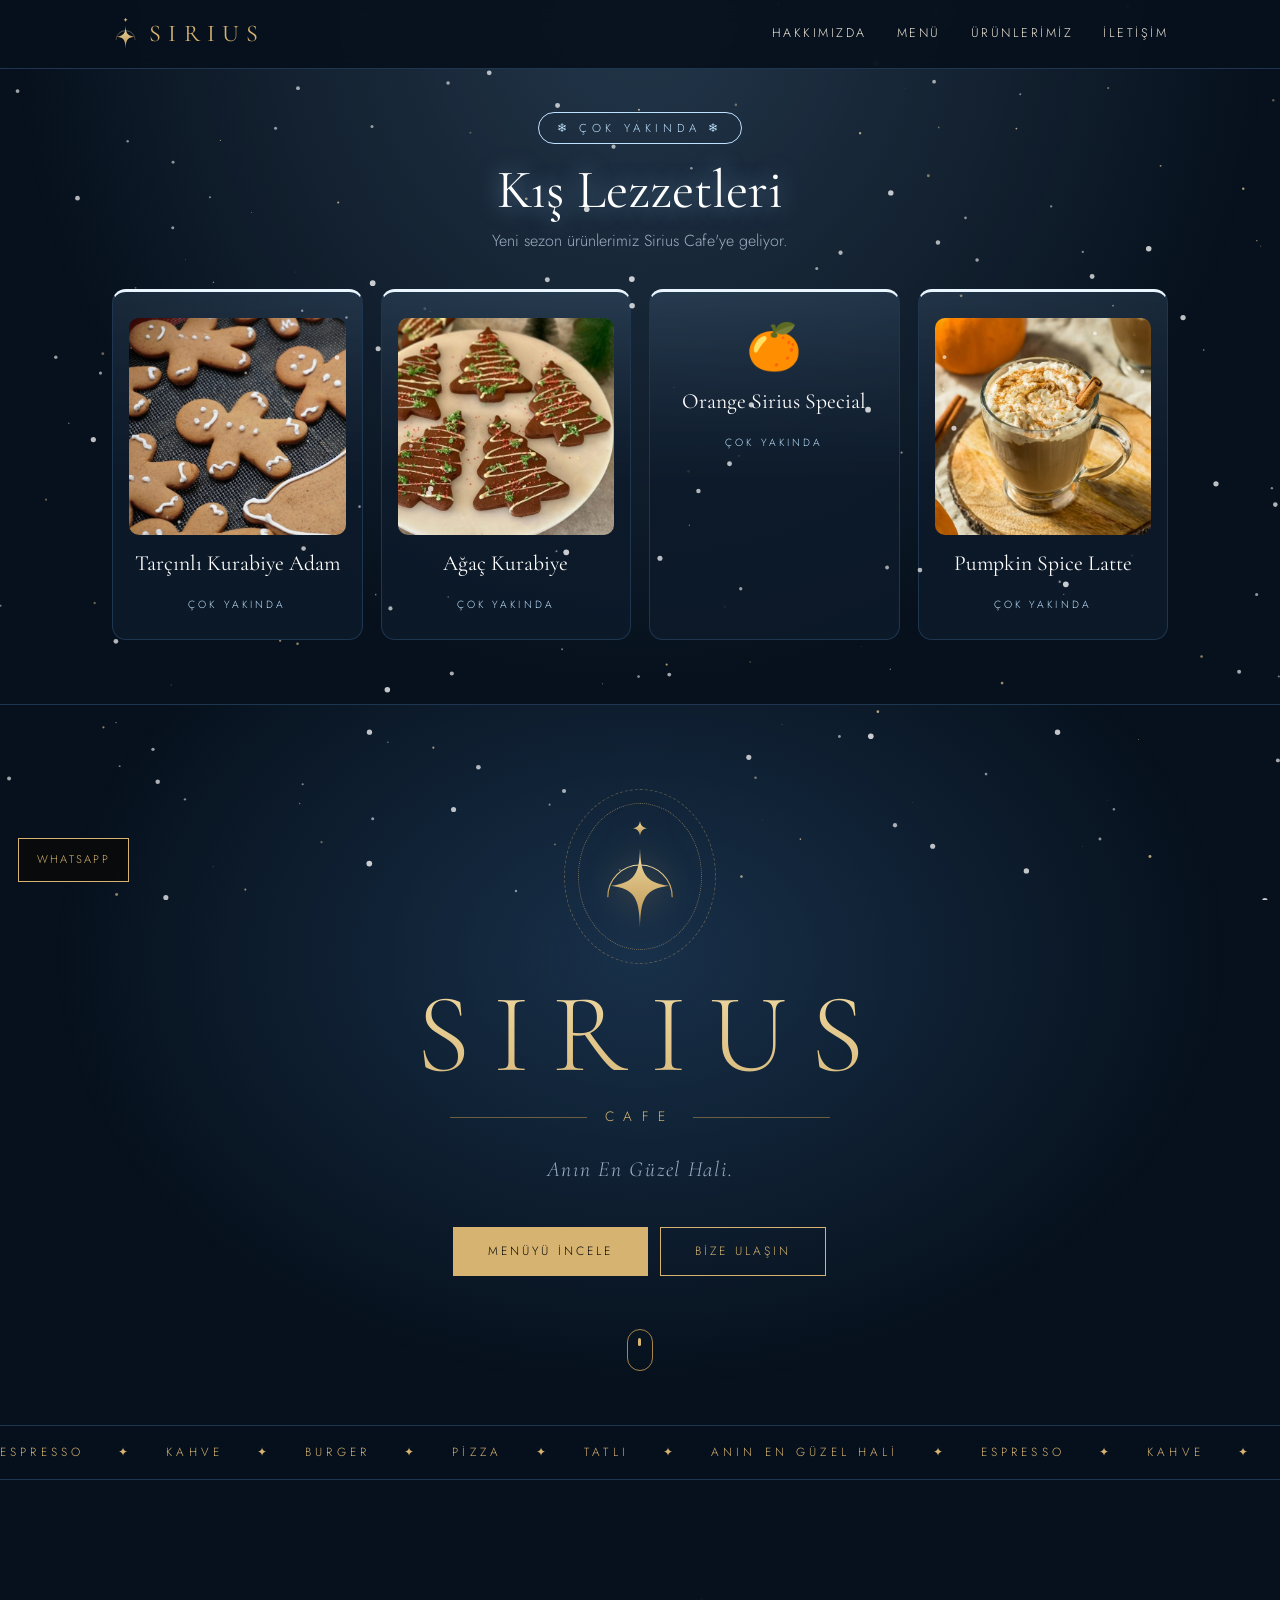
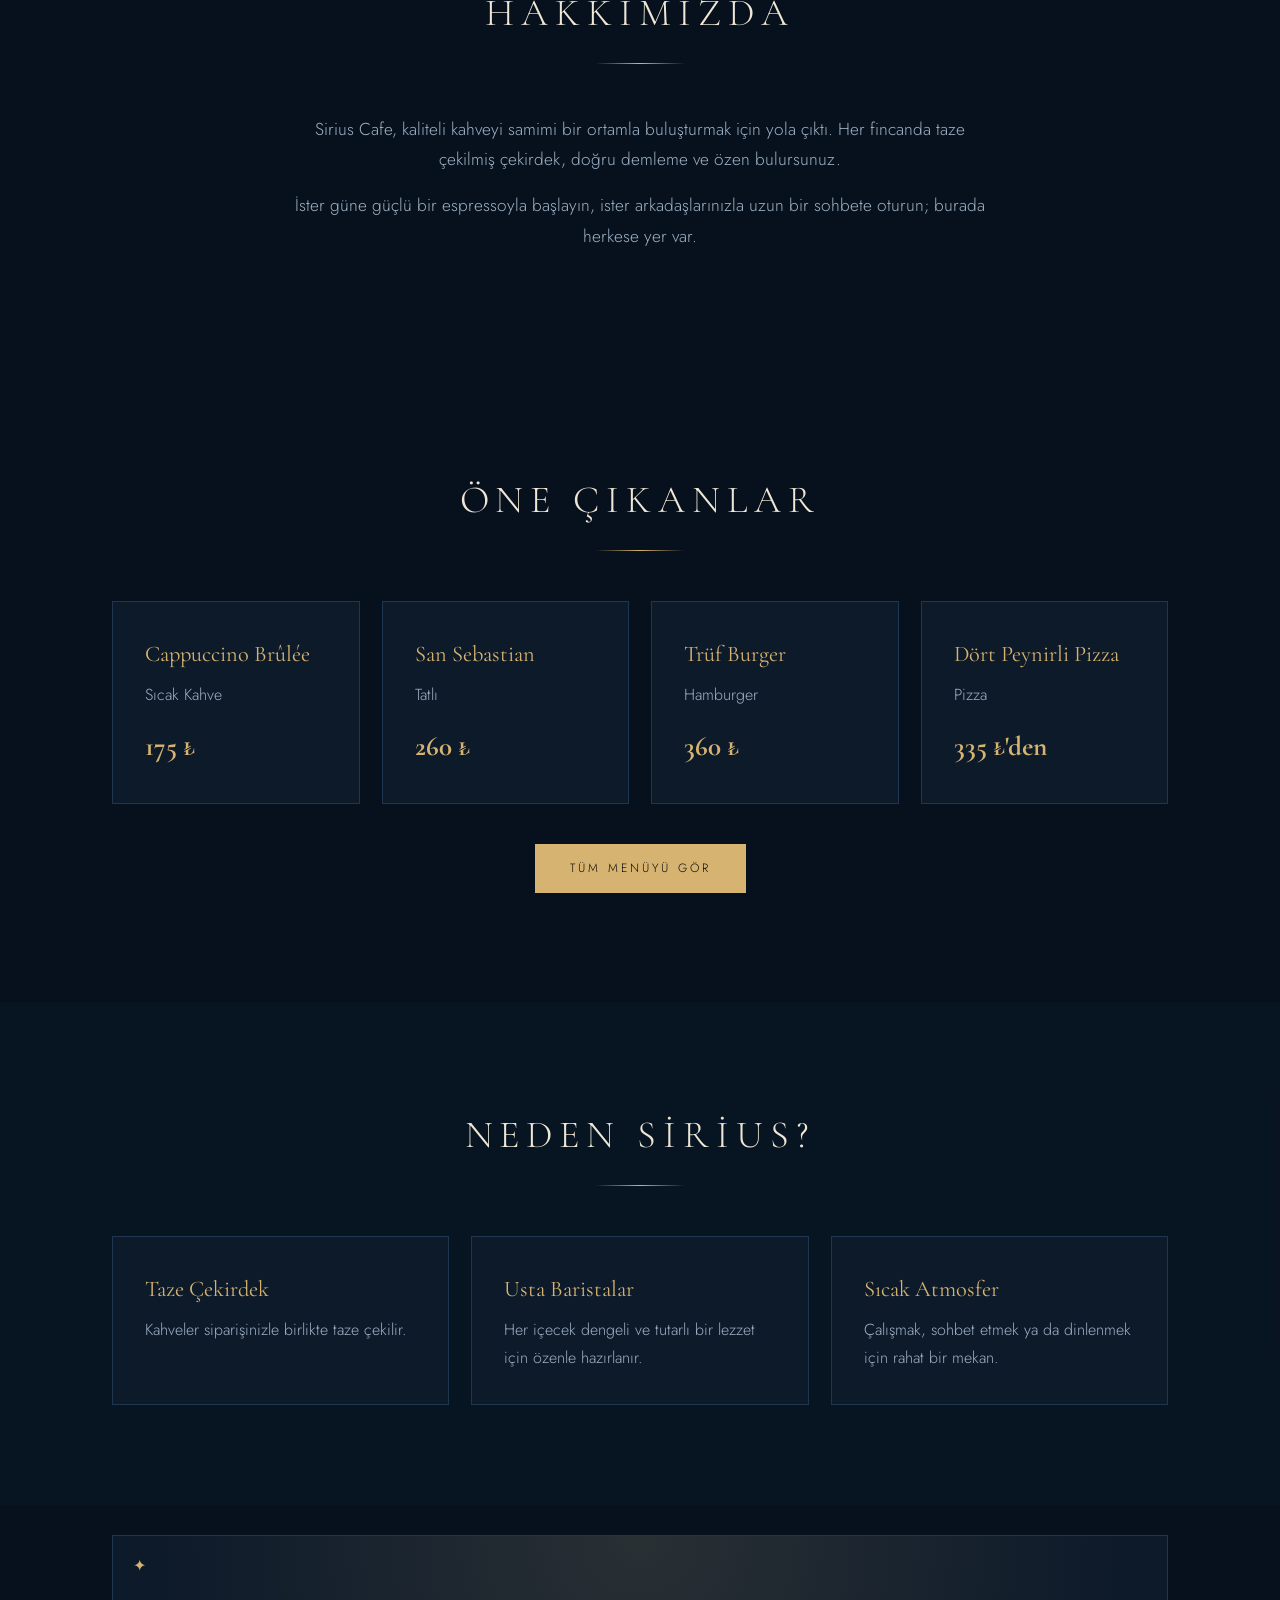
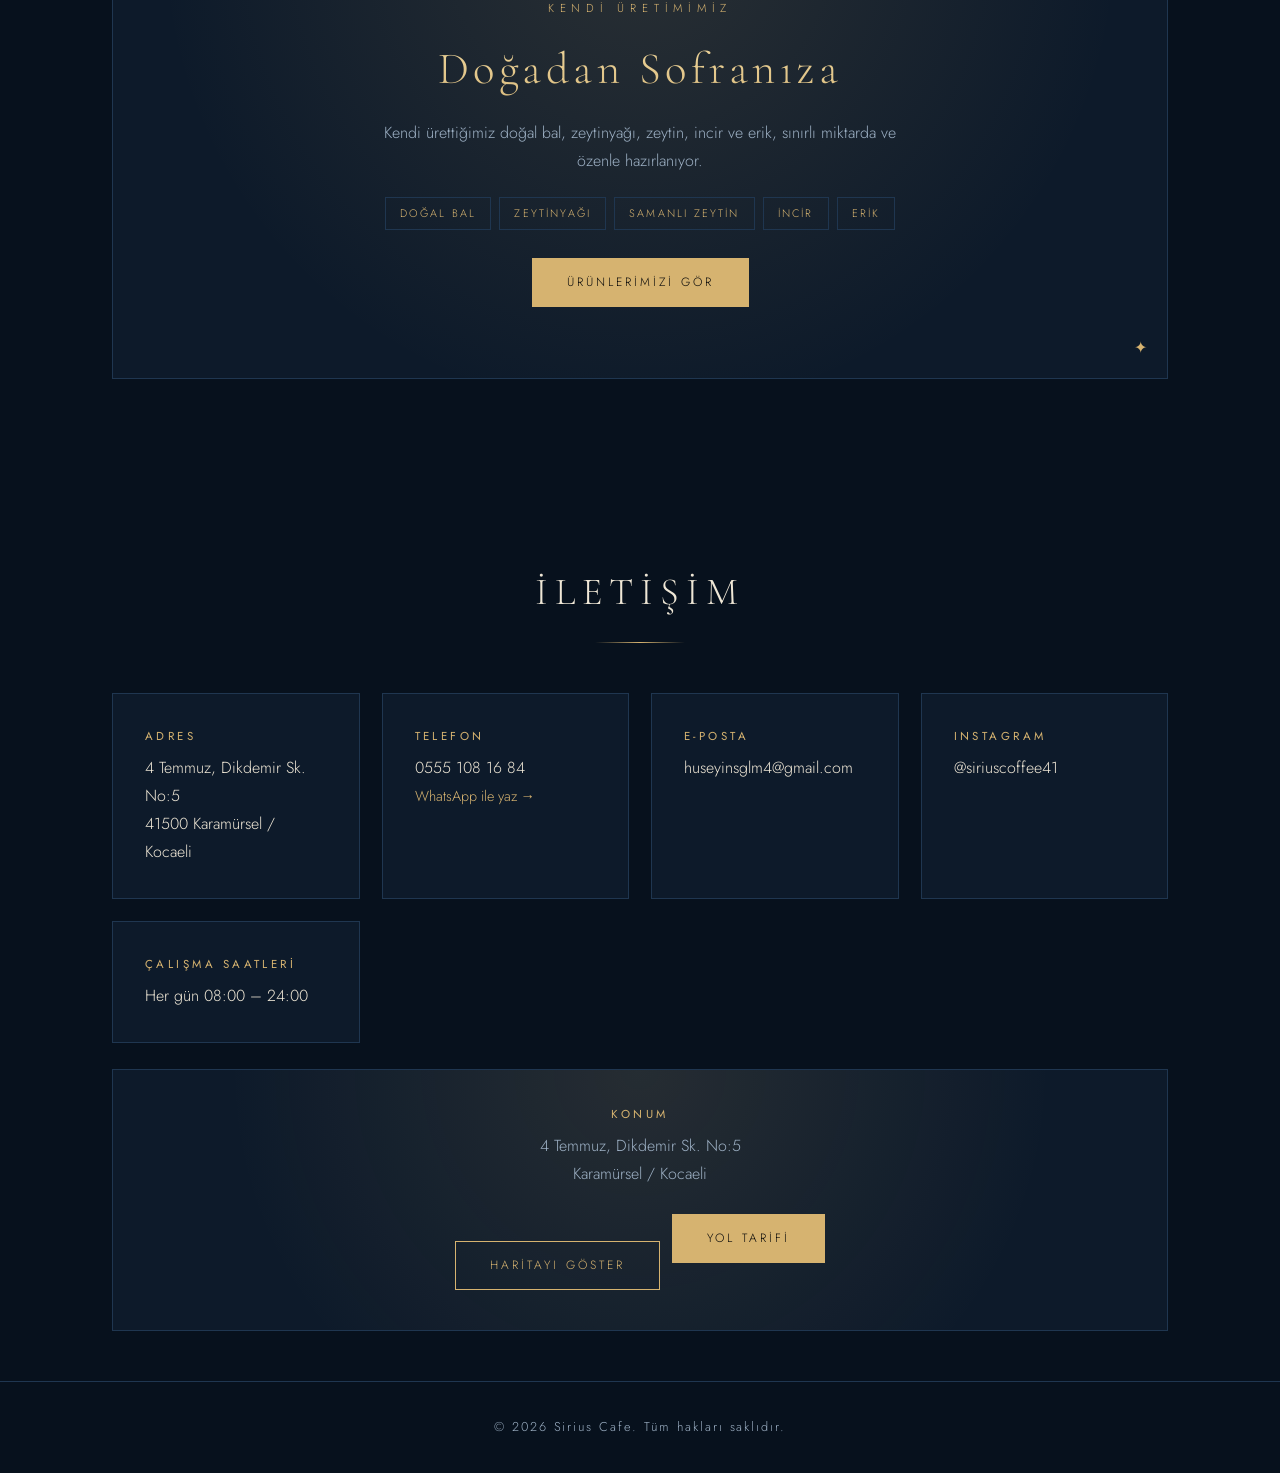
==== commit 13c106a8: "Winter Update" ====
--- a/index.html
+++ b/index.html
@@ -139,6 +139,29 @@
 .tz .tg{display:flex;flex-wrap:wrap;gap:8px;justify-content:center;margin-bottom:28px}
 .tz .tg span{border:1px solid var(--line);color:var(--gold);font-size:.68rem;letter-spacing:.2em;text-transform:uppercase;padding:6px 14px;transition:.3s}
 .tz .tg span:hover{border-color:var(--gold);background:rgba(214,179,112,.08)}
+
+/* ===== KIŞ TEMASI BAŞLANGIÇ (sezon bitince bu bloğu sil) ===== */
+:root{--bg:#07111d;--card:#0d1a2a;--line:#1f3650;--muted:#9db0c4;--ice:#bfe3ff}
+header,body.sc header{background:rgba(7,17,29,.92)}
+.hero{min-height:80vh;padding-top:30px;background:radial-gradient(ellipse at 50% 35%,rgba(70,130,190,.28) 0,transparent 65%)}
+section[style]{background:rgba(9,22,37,.75)!important}
+.marq{background:rgba(7,17,29,.7)}
+#snow{position:fixed;inset:0;z-index:9;pointer-events:none}
+#yakinda{padding:112px 0 64px;border-bottom:1px solid var(--line);background:radial-gradient(ellipse at 50% 0,rgba(150,205,255,.2),transparent 70%)}
+.ys-head{text-align:center;margin-bottom:34px}
+.ys-badge{display:inline-block;border:1px solid var(--ice);color:var(--ice);border-radius:30px;padding:5px 18px;font-size:.72rem;letter-spacing:.4em;text-transform:uppercase}
+.ys-head h2{font-family:'Cormorant Garamond',Georgia,serif;font-weight:400;font-size:clamp(2rem,7vw,3.4rem);color:#fff;text-shadow:0 0 22px rgba(160,210,255,.55);margin:14px 0 4px;line-height:1.2}
+.ys-head p{color:var(--muted)}
+.ys-grid{display:grid;grid-template-columns:repeat(4,1fr);gap:18px}
+.ys-item{text-align:center;padding:26px 16px 22px;border:1px solid var(--line);border-top:3px solid #eaf6ff;border-radius:14px;background:linear-gradient(180deg,rgba(150,205,255,.12),rgba(13,26,42,.9) 55%)}
+.ys-item .ic{display:block;font-size:2.8rem;line-height:1.3;margin-bottom:10px}
+.ys-item h3{font-size:1.35rem;line-height:1.3;color:#fff;margin-bottom:12px}
+.ys-item small{color:var(--ice);font-size:.65rem;letter-spacing:.3em;text-transform:uppercase}
+@media(max-width:860px){.ys-grid{grid-template-columns:repeat(2,1fr)}}
+@media(max-width:640px){#yakinda{padding:94px 0 44px}.ys-grid{gap:12px}.ys-item{padding:18px 10px}.ys-item h3{font-size:1.15rem}}
+@media(prefers-reduced-motion:reduce){#snow{display:none}}
+.ys-item .ph{display:block;width:100%;height:auto;aspect-ratio:1;object-fit:cover;border-radius:10px;margin-bottom:14px}
+/* ===== KIŞ TEMASI BİTİŞ ===== */
 </style>
 <script type="application/ld+json">{"@context":"https://schema.org","@type":"CafeOrCoffeeShop","name":"Sirius Cafe","url":"https://siriusmenu.vercel.app/","image":"https://siriusmenu.vercel.app/og-image.png","telephone":"+905551081684","email":"huseyinsglm4@gmail.com","priceRange":"₺₺","servesCuisine":["Kahve","Burger","Pizza","Tatlı"],"sameAs":["https://www.instagram.com/siriuscoffee41/"],"hasMenu":"https://siriusmenu.vercel.app/menu.html","openingHoursSpecification":[{"@type":"OpeningHoursSpecification","dayOfWeek":["Monday","Tuesday","Wednesday","Thursday","Friday","Saturday","Sunday"],"opens":"08:00","closes":"24:00"}],"address":{"@type":"PostalAddress","streetAddress":"4 Temmuz, Dikdemir Sk. No:5","postalCode":"41500","addressLocality":"Karamürsel","addressRegion":"Kocaeli","addressCountry":"TR"}}</script>
 <script>window.t=window.t||function(s){return s};window.td=window.td||window.t;window.LANG=window.LANG||'tr'</script>
@@ -147,10 +170,22 @@
 <div id="pg"></div><div id="glow"></div>
 <canvas id="stars"></canvas>
 <header><div class="wrap"><nav>
-<a class="logo" href="#top"><svg class="mark" viewBox="0 0 120 150" aria-hidden="true"><defs><linearGradient id="g1" x1="0" y1="0" x2="0" y2="1"><stop offset="0" stop-color="#f1d9a0"/><stop offset="1" stop-color="#b8924f"/></linearGradient></defs><path d="M18 102A42 42 0 1 1 102 102" fill="none" stroke="url(#g1)" stroke-width="1.6"/><path d="M60 38C61 70 66 83 98 87C66 91 61 104 60 142C59 104 54 91 22 87C54 83 59 70 60 38Z" fill="url(#g1)"/><path d="M60 3Q61 11 69 12Q61 13 60 22Q59 13 51 12Q59 11 60 3Z" fill="url(#g1)"/></svg><span>SIRIUS</span></a>
+<a class="logo" href="#yakinda"><svg class="mark" viewBox="0 0 120 150" aria-hidden="true"><defs><linearGradient id="g1" x1="0" y1="0" x2="0" y2="1"><stop offset="0" stop-color="#f1d9a0"/><stop offset="1" stop-color="#b8924f"/></linearGradient></defs><path d="M18 102A42 42 0 1 1 102 102" fill="none" stroke="url(#g1)" stroke-width="1.6"/><path d="M60 38C61 70 66 83 98 87C66 91 61 104 60 142C59 104 54 91 22 87C54 83 59 70 60 38Z" fill="url(#g1)"/><path d="M60 3Q61 11 69 12Q61 13 60 22Q59 13 51 12Q59 11 60 3Z" fill="url(#g1)"/></svg><span>SIRIUS</span></a>
 <button class="burger" aria-label="Menü" aria-expanded="false" aria-controls="nl" onclick="var o=document.getElementById('nl').classList.toggle('open');this.setAttribute('aria-expanded',o)">☰</button>
 <ul id="nl" onclick="this.classList.remove('open');document.querySelector('.burger').setAttribute('aria-expanded',false)"><li><a href="#hakkimizda">Hakkımızda</a></li><li><a href="menu.html">Menü</a></li><li><a href="urunler.html">Ürünlerimiz</a></li><li><a href="#iletisim">İletişim</a></li></ul>
 </nav></div></header>
+
+<!-- KIŞ ÇOK YAKINDA BAŞLANGIÇ -->
+<section id="yakinda"><div class="wrap">
+<div class="ys-head"><span class="ys-badge">❄ Çok Yakında ❄</span>
+<h2>Kış Lezzetleri</h2><p>Yeni sezon ürünlerimiz Sirius Cafe'ye geliyor.</p></div>
+<div class="ys-grid">
+<article class="ys-item"><img class="ph" src="[data-uri]" alt="Tarçınlı Kurabiye Adam" width="600" height="600"><h3>Tarçınlı Kurabiye Adam</h3><small>Çok Yakında</small></article>
+<article class="ys-item"><img class="ph" src="[data-uri]" alt="Ağaç Kurabiye" width="600" height="600"><h3>Ağaç Kurabiye</h3><small>Çok Yakında</small></article>
+<article class="ys-item"><span class="ic" aria-hidden="true">🍊</span><h3>Orange Sirius Special</h3><small>Çok Yakında</small></article>
+<article class="ys-item"><img class="ph" src="[data-uri]" alt="Pumpkin Spice Latte" width="600" height="600"><h3>Pumpkin Spice Latte</h3><small>Çok Yakında</small></article>
+</div></div></section>
+<!-- KIŞ ÇOK YAKINDA BİTİŞ -->
 
 <div class="hero" id="top"><div class="wrap"><div class="halo"><svg class="mark" viewBox="0 0 120 150" aria-hidden="true"><defs><linearGradient id="g2" x1="0" y1="0" x2="0" y2="1"><stop offset="0" stop-color="#f1d9a0"/><stop offset="1" stop-color="#b8924f"/></linearGradient></defs><path d="M18 102A42 42 0 1 1 102 102" fill="none" stroke="url(#g2)" stroke-width="1.6"/><path d="M60 38C61 70 66 83 98 87C66 91 61 104 60 142C59 104 54 91 22 87C54 83 59 70 60 38Z" fill="url(#g2)"/><path d="M60 3Q61 11 69 12Q61 13 60 22Q59 13 51 12Q59 11 60 3Z" fill="url(#g2)"/></svg></div>
 <h1 aria-label="SIRIUS"><span class="gold l" style="--i:0">S</span><span class="gold l" style="--i:1">I</span><span class="gold l" style="--i:2">R</span><span class="gold l" style="--i:3">I</span><span class="gold l" style="--i:4">U</span><span class="gold l" style="--i:5">S</span></h1>
@@ -245,5 +280,11 @@
   if(hl)addEventListener('mousemove',function(e){if(scrollY>600)return;hl.style.transform='translate('+((e.clientX/innerWidth-.5)*18)+'px,'+((e.clientY/innerHeight-.5)*12)+'px)'});
 }
 </script>
+<!-- KAR YAĞIŞI -->
+<canvas id="snow" aria-hidden="true"></canvas>
+<script>(function(){var c=document.getElementById('snow');if(!c||matchMedia('(prefers-reduced-motion:reduce)').matches)return;var x=c.getContext('2d'),F=[],W,H;
+function sz(){W=c.width=innerWidth;H=c.height=innerHeight;F=[];for(var i=0,n=Math.min(130,W/9+25);i<n;i++)F.push({x:Math.random()*W,y:Math.random()*H,r:Math.random()*2.2+.7,v:Math.random()*.8+.35,p:Math.random()*6.28})}
+function d(){x.clearRect(0,0,W,H);x.fillStyle='#fff';F.forEach(function(f){f.p+=.012;f.y+=f.v;f.x+=Math.sin(f.p)*.4;if(f.y>H+4){f.y=-4;f.x=Math.random()*W}x.globalAlpha=.3+f.r/6;x.beginPath();x.arc(f.x,f.y,f.r,0,6.29);x.fill()});requestAnimationFrame(d)}
+addEventListener('resize',sz);sz();d()})();</script>
 </body>
 </html>
